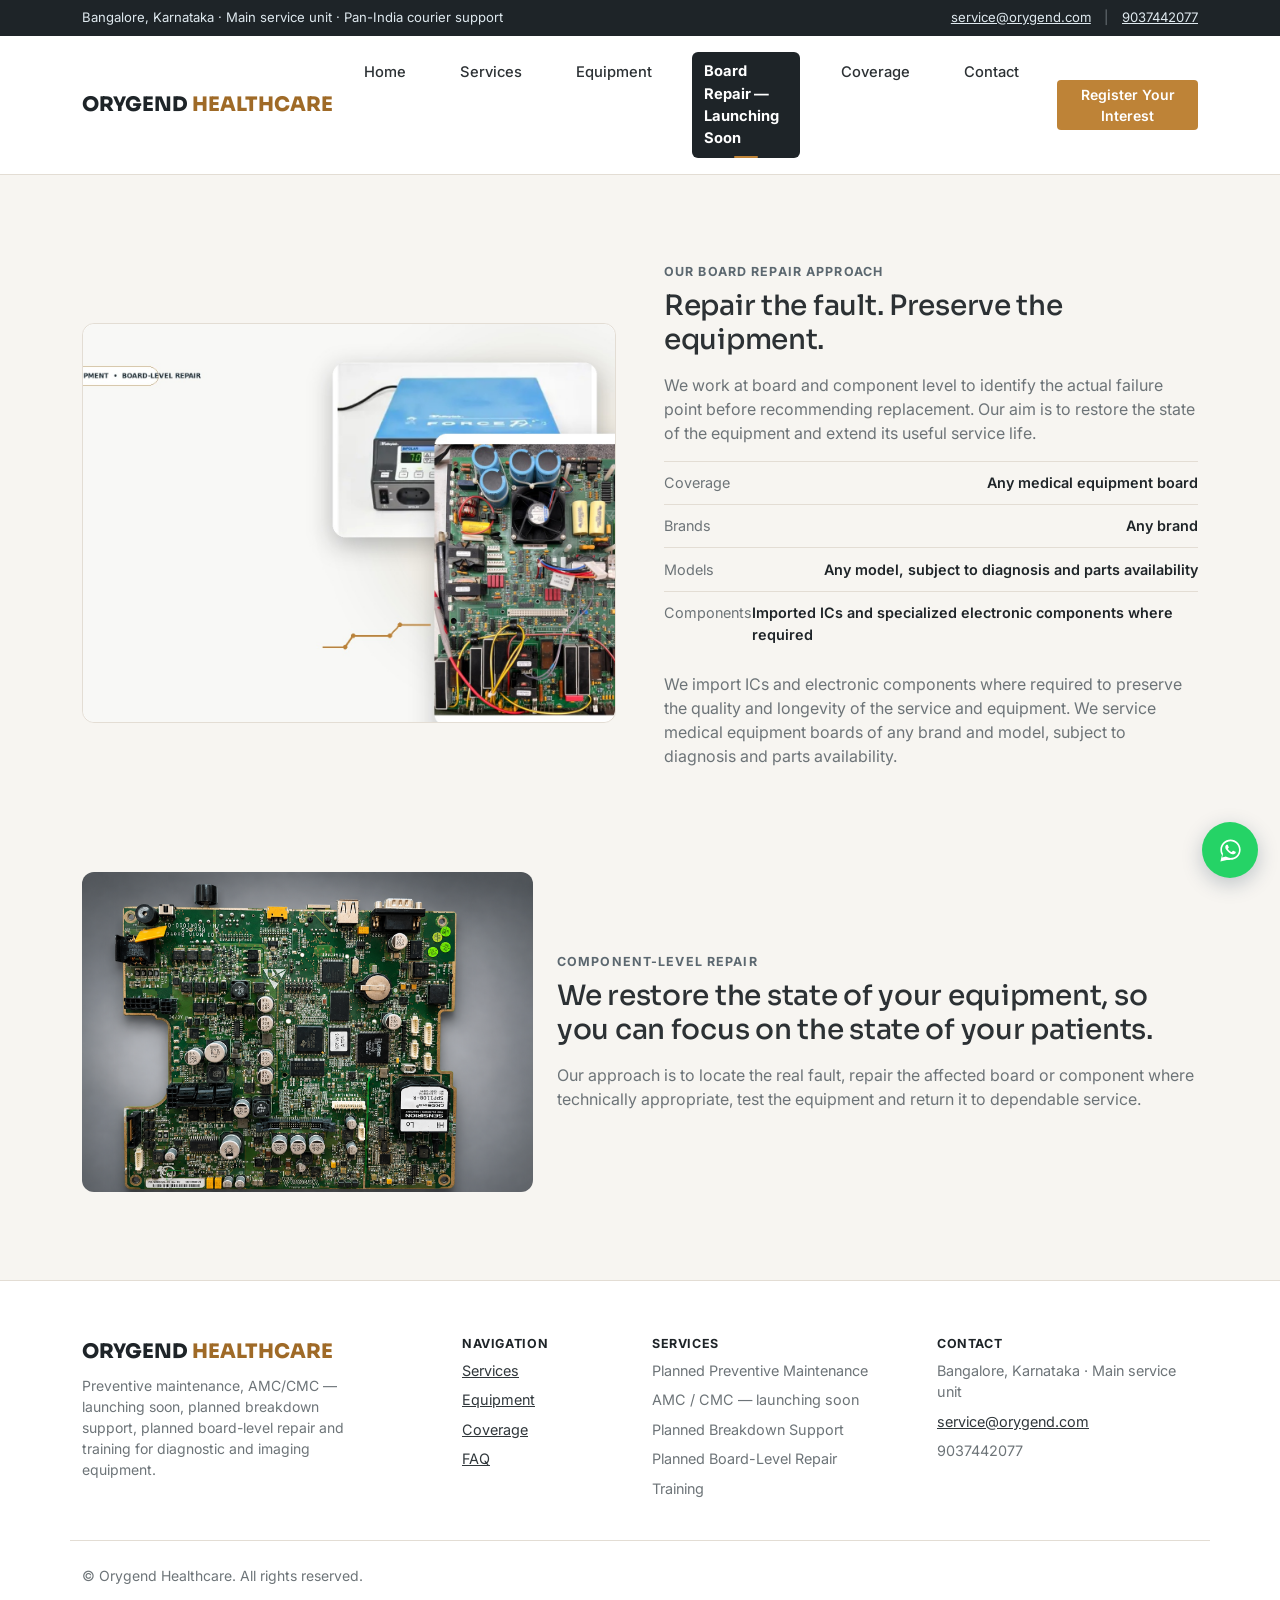
==== board-repair.html @ eb1b6e2b "Position site as professional pre-launch experience" ====
<!DOCTYPE html>
<html lang="en">
<head>
<meta charset="UTF-8">
<meta name="viewport" content="width=device-width, initial-scale=1.0">
<title>Medical Equipment Board Repair — Launching Soon | Orygend Healthcare</title>
<meta name="description" content="Component-level PCB and control-board troubleshooting and repair for biomedical and medical equipment, helping hospitals reduce downtime and replacement costs.">
<link rel="preconnect" href="https://fonts.googleapis.com">
<link rel="preconnect" href="https://fonts.gstatic.com" crossorigin>
<link href="https://fonts.googleapis.com/css2?family=Sora:wght@500;600;700;800&family=Inter:wght@400;500;600;700&display=swap" rel="stylesheet">
<link href="https://cdnjs.cloudflare.com/ajax/libs/bootstrap/5.3.3/css/bootstrap.min.css" rel="stylesheet">
<style>
  :root{
    --bg:#f7f5f1;
    --surface:#ffffff;
    --surface-2:#f2eee8;
    --border:#e3ddd4;
    --navy:#1e2428;
    --navy-2:#30373b;
    --blue:#5c6870;
    --amber:#be8337;
    --amber-dark:#9f6a27;
    --teal:#5b746f;
    --text:#2c3134;
    --muted:#6d7478;
  }
  body{background:var(--bg);color:var(--text);font-family:'Inter',sans-serif;}
  h1,h2,h3,.display-font{font-family:'Sora',sans-serif;font-weight:700;letter-spacing:-0.01em;color:var(--navy);}
  .eyebrow{font-family:'Inter',sans-serif;font-weight:700;font-size:.78rem;letter-spacing:.09em;text-transform:uppercase;color:var(--blue);}
  a{color:var(--navy-2);}
  a:hover{color:var(--amber-dark);}
  .text-muted-c{color:var(--muted) !important;}

  /* top info bar */
  .info-bar{background:var(--navy);color:#dfe9ef;font-size:.82rem;padding:.5rem 0;}
  .info-bar a{color:#dfe9ef;}
  .info-bar .sep{opacity:.4;margin:0 .6rem;}

  /* navbar */
  .navbar{background:var(--surface);border-bottom:1px solid var(--border);}
  .navbar-brand{font-family:'Sora',sans-serif;font-weight:800;color:var(--navy) !important;font-size:1.25rem;}
  .navbar-brand span{color:var(--amber-dark);}
  .nav-link{color:var(--text) !important;font-size:.92rem;font-weight:500;}
  .nav-link:hover{color:var(--blue) !important;} .nav-link.active{color:var(--text)!important;font-weight:500!important;}
  .btn-amber{background:var(--amber);border:none;color:#fff;font-weight:600;}
  .btn-amber:hover{background:var(--amber-dark);color:#fff;}
  .btn-outline-navy{border:1px solid var(--border);color:var(--navy);font-weight:500;}
  .btn-outline-navy:hover{border-color:var(--blue);color:var(--blue);}

  /* hero */
  .hero{padding:4.5rem 0 4.5rem;background:linear-gradient(180deg,#fff 0%,#fbfaf8 100%);border-bottom:1px solid var(--border);}
  .hero h1{font-size:clamp(2.2rem,4.8vw,4rem);line-height:1.08;letter-spacing:-.035em;}
  .hero h1 em{font-style:normal;color:var(--amber);}
  .hero-badge{display:inline-flex;align-items:center;gap:.5rem;background:#f7f0e7;border:1px solid #ead9c3;padding:.42rem .9rem;border-radius:50rem;font-size:.76rem;color:var(--navy);font-weight:700;margin-bottom:1.35rem;letter-spacing:.02em;}
  .hero-badge .dot{width:7px;height:7px;border-radius:50%;background:var(--amber);}
  .hero-copy{padding-right:2rem;}
  .hero-media{position:relative;min-height:520px;display:flex;align-items:center;}
  .hero-media img{width:100%;height:auto;border-radius:18px;box-shadow:0 24px 60px rgba(30,36,40,.14);border:1px solid rgba(190,131,55,.24);}
  .hero-media::after{content:'';position:absolute;right:-14px;bottom:-14px;width:110px;height:110px;border-right:2px solid var(--amber);border-bottom:2px solid var(--amber);border-radius:0 0 18px 0;pointer-events:none;}
  .hero-proof{display:flex;gap:1.4rem;flex-wrap:wrap;margin-top:1.8rem;padding-top:1.3rem;border-top:1px solid var(--border);}
  .hero-proof div{font-size:.78rem;color:var(--muted);}
  .hero-proof strong{display:block;color:var(--navy);font-size:.9rem;margin-bottom:.15rem;}
  .hero-composite{padding:1.25rem 0 0;background:linear-gradient(180deg,#fff 0%,#f7f5f1 100%);border-bottom:0;}
  .hero-composite-frame{position:relative;max-width:1540px;margin:0 auto;overflow:hidden;border-radius:0 0 18px 18px;box-shadow:0 22px 55px rgba(30,36,40,.12);border:1px solid rgba(190,131,55,.2);}
  .hero-composite-frame img{display:block;width:100%;height:auto;}
  .hero-image-actions{position:absolute;left:4%;bottom:5.5%;display:flex;gap:.75rem;flex-wrap:wrap;}
  .hero-image-actions .btn-light{background:rgba(255,255,255,.94);border:1px solid rgba(30,36,40,.14);color:var(--navy);font-weight:600;}
  .hero-intro{padding:3.5rem 0;background:#fff;border-bottom:1px solid var(--border);}
  .hero-intro .hero-badge{margin-bottom:1rem;}
  .hero-intro h1{font-size:clamp(2rem,4vw,3.25rem);line-height:1.08;letter-spacing:-.035em;}
  .hero-intro h1 em{font-style:normal;color:var(--amber);}
  .hero-proof-panel{margin-top:0;padding:1.2rem 1.35rem;border:1px solid var(--border);border-radius:12px;background:var(--surface-2);gap:1rem;}
  .hero-proof-panel div{font-size:.76rem;}
  @media(max-width:767.98px){.hero-image-actions{left:5%;bottom:5%;}.hero-image-actions .btn{font-size:.78rem;padding:.55rem .8rem!important}.hero-intro{padding:2.5rem 0}.hero-proof-panel{margin-top:1rem}}

  /* trust strip */
  .trust-strip{background:var(--surface-2);border-bottom:1px solid var(--border);}
  .trust-item{display:flex;align-items:center;gap:.55rem;padding:1rem .5rem;justify-content:center;font-size:.85rem;color:var(--navy);font-weight:500;}
  .trust-item svg{flex:none;color:var(--teal);}

  .stat-strip{background:var(--navy);}
  .stat-strip .col{border-left:1px solid rgba(255,255,255,.12);padding:2rem 1rem;text-align:center;}
  .stat-strip .col:first-child{border-left:none;}
  .stat-num{font-family:'Sora',sans-serif;font-weight:700;font-size:1.7rem;color:#fff;}
  .stat-lbl{font-size:.78rem;color:#b9cbd8;margin-top:.3rem;letter-spacing:.03em;}

  .section{padding:5.5rem 0;}
  .section-head{max-width:660px;margin:0 auto 3.2rem;text-align:center;}
  .section-head p{color:var(--muted);}

  /* service cards */
  .svc-card{
    background:var(--surface);border:1px solid var(--border);border-radius:10px;height:100%;
    padding:1.9rem;transition:box-shadow .2s, transform .2s;
  }
  .svc-card:hover{box-shadow:0 10px 30px rgba(22,50,79,.08);transform:translateY(-2px);}
  .svc-card.featured{border-color:var(--amber);background:linear-gradient(180deg,#fff7ee,#ffffff);}
  .svc-icon{
    width:44px;height:44px;border-radius:8px;background:var(--surface-2);
    display:flex;align-items:center;justify-content:center;margin-bottom:1.1rem;color:var(--blue);
  }
  .featured .svc-icon{background:var(--amber);color:#fff;}
  .svc-tag{
    display:inline-block;font-size:.68rem;font-weight:700;letter-spacing:.06em;text-transform:uppercase;
    color:var(--amber-dark);background:#fdf0e2;padding:.2rem .55rem;border-radius:4px;margin-bottom:.8rem;
  }
  .svc-card h3{font-size:1.08rem;margin-bottom:.6rem;}
  .svc-card p{color:var(--muted);font-size:.92rem;margin-bottom:0;}

  /* showcase */
  .showcase{background:var(--surface-2);border-top:1px solid var(--border);border-bottom:1px solid var(--border);}
  .brand-chip{
    border:1px solid var(--border);background:var(--surface);color:var(--navy);
    padding:.45rem 1.05rem;font-size:.82rem;font-weight:500;border-radius:50rem;display:inline-block;margin:.25rem;
  }
  .equip-card{background:var(--surface);border:1px solid var(--border);border-radius:10px;height:100%;padding:1.7rem;}
  .equip-card .cat{color:var(--blue);font-size:.72rem;font-weight:700;letter-spacing:.06em;text-transform:uppercase;margin-bottom:.7rem;display:block;}
  .equip-card h3{font-size:1.02rem;margin-bottom:.5rem;}
  .equip-card p{color:var(--muted);font-size:.88rem;margin-bottom:.9rem;}
  .spec{
    font-size:.72rem;color:var(--navy);background:var(--surface-2);border:1px solid var(--border);
    padding:.22rem .55rem;border-radius:5px;display:inline-block;margin:.12rem;
  }

  /* spotlight */
  .spotlight-visual{
    aspect-ratio:4/3;border:1px solid var(--border);background:linear-gradient(160deg,var(--navy),var(--navy-2));
    border-radius:12px;display:flex;align-items:center;justify-content:center;
  }
  .spotlight-visual .chip{width:56%;aspect-ratio:1;border:2px solid var(--amber);border-radius:6px;position:relative;}
  .spotlight-visual .chip::before,.spotlight-visual .chip::after{content:'';position:absolute;background:var(--amber);}
  .spotlight-visual .chip::before{top:-14px;left:20%;width:2px;height:14px;}
  .spotlight-visual .chip::after{bottom:-14px;right:20%;width:2px;height:14px;}
  .spotlight-copy ul{list-style:none;padding:0;}
  .spotlight-copy li{padding:.65rem 0;border-top:1px solid var(--border);display:flex;justify-content:space-between;font-size:.9rem;}
  .spotlight-copy li span:first-child{color:var(--muted);}
  .spotlight-copy li span:last-child{font-weight:600;color:var(--navy);}

  /* testimonials */
  .testimonial{background:var(--surface);border:1px solid var(--border);border-radius:10px;padding:1.8rem;height:100%;}
  .testimonial .quote-mark{font-family:'Sora',sans-serif;font-size:2.2rem;color:var(--amber);line-height:1;display:block;margin-bottom:.4rem;}
  .testimonial p.body-text{color:var(--text);font-size:.93rem;margin-bottom:1.1rem;}
  .testimonial .who{font-size:.8rem;color:var(--muted);border-top:1px solid var(--border);padding-top:.85rem;}
  .testimonial .who strong{color:var(--navy);display:block;}
  
  /* process */
  .step{background:var(--surface);border:1px solid var(--border);border-radius:10px;padding:1.6rem;height:100%;}
  .step .idx{font-family:'Sora',sans-serif;font-weight:700;color:var(--amber-dark);font-size:.85rem;}

  /* coverage */
  .coverage{background:var(--surface-2);border-top:1px solid var(--border);border-bottom:1px solid var(--border);}
  .coverage-visual{
    aspect-ratio:4/3;border:1px solid var(--border);background:var(--surface);border-radius:12px;
    display:flex;align-items:center;justify-content:center;position:relative;
  }

  /* accordion */
  .accordion-item{background:var(--surface);border:1px solid var(--border);border-radius:8px !important;margin-bottom:.6rem;overflow:hidden;}
  .accordion-button{background:var(--surface);color:var(--navy);font-weight:600;box-shadow:none;padding:1.1rem 1.2rem;}
  .accordion-button:not(.collapsed){background:var(--surface-2);color:var(--blue);box-shadow:none;}
  .accordion-body{color:var(--muted);padding:0 1.2rem 1.1rem;font-size:.92rem;}

  /* quote form */
  .quote-section{background:var(--surface);border-top:1px solid var(--border);border-bottom:1px solid var(--border);}
  .form-control-c, select.form-control-c{
    background:var(--surface);border:1px solid var(--border);color:var(--text);
    padding:.7rem .9rem;border-radius:7px;
  }
  .form-control-c:focus, select.form-control-c:focus{
    border-color:var(--blue);box-shadow:0 0 0 .2rem rgba(31,111,139,.12);
  }
  .form-label-c{font-size:.8rem;color:var(--navy);margin-bottom:.4rem;font-weight:600;}
  .form-note{font-size:.78rem;color:var(--muted);margin-top:1rem;}

  .cta-section{
    background:linear-gradient(160deg,var(--navy),var(--navy-2));color:#fff;
  }
  .cta-section h2{color:#fff;}
  .cta-section .text-muted-c{color:#c3d3de !important;}

  footer{padding:3.5rem 0 6rem;background:var(--surface);border-top:1px solid var(--border);}
  footer h6{color:var(--navy);font-weight:700;font-size:.78rem;letter-spacing:.05em;text-transform:uppercase;}
  footer ul{list-style:none;padding:0;}
  footer li{margin-bottom:.5rem;font-size:.9rem;color:var(--muted);}
  
  .float-whatsapp{
    position:fixed;bottom:22px;right:22px;z-index:1000;
    background:#25D366;color:#fff;width:56px;height:56px;border-radius:50%;
    display:flex;align-items:center;justify-content:center;
    box-shadow:0 6px 20px rgba(22,50,79,.25);
    transition:transform .2s;
  }
  .float-whatsapp:hover{transform:scale(1.07);color:#fff;}
  .float-whatsapp svg{width:27px;height:27px;}

  @media (max-width:767px){
    .float-whatsapp{bottom:16px;right:16px;width:50px;height:50px;}
    .info-bar{display:none;}
  }
</style>

<style>
.coverage-badge{position:absolute;left:18px;bottom:18px;background:rgba(20,31,43,.94);color:#fff;padding:12px 16px;border-left:3px solid #be8337;border-radius:10px;box-shadow:0 10px 24px rgba(0,0,0,.18)}
.coverage-badge span{display:block;font-weight:800;letter-spacing:.08em;font-size:.78rem;color:#be8337}
.coverage-badge small{display:block;margin-top:2px;font-size:.82rem}
</style>


<style id="nav-active-final">
.navbar .nav-link.active,
.navbar .nav-link.active:hover,
.navbar .nav-link.active:focus,
.navbar .nav-link.active:focus-visible {
  background: transparent !important;
  background-color: transparent !important;
  color: var(--text) !important;
  border: 0 !important;
  border-color: transparent !important;
  border-radius: 0 !important;
  box-shadow: none !important;
  outline: none !important;
  text-shadow: none !important;
  font-weight: 500 !important;
}
.navbar .nav-link.active::before { content: none !important; display: none !important; }
.navbar .nav-link.active::after {
  content: "" !important;
  display: block !important;
  position: absolute !important;
  left: 50% !important;
  bottom: 0 !important;
  top: auto !important;
  right: auto !important;
  width: 24px !important;
  height: 2px !important;
  margin: 0 !important;
  padding: 0 !important;
  transform: translateX(-50%) !important;
  background: var(--amber) !important;
  border: 0 !important;
  border-radius: 2px !important;
  box-shadow: none !important;
}
@media (max-width: 991.98px) {
  .navbar .nav-link.active::after {
    left: 0 !important;
    bottom: 0 !important;
    top: auto !important;
    width: 24px !important;
    height: 2px !important;
    transform: none !important;
  }
}
</style>
<style id="nav-active-highlight">
.navbar .nav-link{position:relative;margin:0 .12rem;padding:.55rem .75rem !important;border:1px solid transparent;border-radius:7px;transition:background-color .2s ease,color .2s ease,border-color .2s ease,box-shadow .2s ease;}
.navbar .nav-link:hover{background:#f7f0e7;color:var(--amber-dark) !important;border-color:#ead9c3;}
.navbar .nav-link.active{background:#f7f0e7;color:var(--amber-dark) !important;border-color:#ead9c3;font-weight:700;box-shadow:inset 0 -2px 0 var(--amber);}
.navbar .nav-link.active::after{content:'';position:absolute;left:50%;bottom:3px;width:18px;height:2px;transform:translateX(-50%);background:var(--amber);border-radius:2px;}
@media(max-width:991.98px){.navbar .nav-link{margin:.12rem 0;}.navbar .nav-link.active::after{left:.75rem;transform:none;width:18px;}}
</style>
<style id="active-nav-v2">
.navbar .nav-link.active{background:var(--navy) !important;color:#fff !important;border-radius:6px !important;font-weight:700 !important;}
.navbar .nav-link.active:hover{background:var(--navy-2) !important;color:#fff !important;}
</style>
<link rel="canonical" href="https://orygend.com/board-repair.html">
<meta name="robots" content="index, follow, max-image-preview:large, max-snippet:-1, max-video-preview:-1">
<meta property="og:type" content="website">
<meta property="og:title" content="Medical Equipment Board Repair — Launching Soon | Orygend Healthcare">
<meta property="og:description" content="Component-level PCB and control-board troubleshooting and repair for biomedical and medical equipment, helping hospitals reduce downtime and replacement costs.">
<meta property="og:url" content="https://orygend.com/board-repair.html">
<meta property="og:site_name" content="Orygend Healthcare">
<meta name="twitter:card" content="summary">
<meta name="twitter:title" content="Medical Equipment Board Repair — Launching Soon | Orygend Healthcare">
<meta name="twitter:description" content="Component-level PCB and control-board troubleshooting and repair for biomedical and medical equipment, helping hospitals reduce downtime and replacement costs.">
<script type="application/ld+json">{"@context":"https://schema.org","@type":"Organization","name":"Orygend Healthcare","url":"https://orygend.com/","email":"service@orygend.com","telephone":"+91-9037442077","areaServed":"IN","description":"Component-level PCB and control-board troubleshooting and repair for biomedical and medical equipment, helping hospitals reduce downtime and replacement costs."}</script>

<style>
.prelaunch-notice{background:#f7f0e7;border-bottom:1px solid #ead9c3;color:#30373b;font-size:.84rem;padding:.7rem 0}.prelaunch-notice .container{display:flex;align-items:center;justify-content:center;gap:.55rem;text-align:center}.prelaunch-dot{width:7px;height:7px;flex:0 0 7px;border-radius:50%;background:#be8337;display:inline-block}.prelaunch-notice strong{color:#1e2428}@media(max-width:575.98px){.prelaunch-notice{font-size:.78rem}.prelaunch-notice .container{padding-left:1rem;padding-right:1rem}}
</style>
</head>
<body>
<div class="info-bar">
  <div class="container d-flex justify-content-center justify-content-md-between flex-wrap">
    <div class="d-none d-md-block">Bangalore, Karnataka &middot; Main service unit &middot; Pan-India courier support</div>
    <div>
      <a href="mailto:service@orygend.com">service@orygend.com</a>
      <span class="sep">|</span>
      <a href="tel:+919037442077">9037442077</a>
    </div>
  </div>
</div>

<nav class="navbar navbar-expand-lg sticky-top py-3">
  <div class="container">
    <a class="navbar-brand" href="index.html">ORYGEND <span>HEALTHCARE</span></a>
    <button class="navbar-toggler" type="button" data-bs-toggle="collapse" data-bs-target="#navMenu" aria-controls="navMenu" aria-expanded="false" aria-label="Toggle navigation">
      <span class="navbar-toggler-icon"></span>
    </button>
    <div class="collapse navbar-collapse" id="navMenu">
      <ul class="navbar-nav ms-auto me-4 gap-lg-4">
        <li class="nav-item"><a class="nav-link" href="index.html">Home</a></li>
        <li class="nav-item"><a class="nav-link" href="services.html">Services</a></li>
        <li class="nav-item"><a class="nav-link" href="equipment.html">Equipment</a></li>
        <li class="nav-item"><a class="nav-link active" href="board-repair.html">Board Repair — Launching Soon</a></li>
        <li class="nav-item"><a class="nav-link" href="coverage.html">Coverage</a></li>
        
        <li class="nav-item"><a class="nav-link" href="contact.html">Contact</a></li>
      </ul>
      <a href="contact.html" class="btn btn-amber btn-sm">Register Your Interest</a>
    </div>
  </div>
</nav>



<section class="section pb-0">
  <div class="container">
    <div class="row align-items-center g-5">
      <div class="col-md-6">
        <div class="spotlight-visual" style="padding:0;overflow:hidden;background:#fff;">
          <img src="assets/hero-force-fx-repair.jpg" alt="Force FX unit and circuit board repair" style="width:100%;height:100%;object-fit:cover;border-radius:12px;">
        </div>
      </div>
      <div class="col-md-6 spotlight-copy">
        <div class="eyebrow mb-2">Our board repair approach</div>
        <h2 class="h3 mb-3">Repair the fault. Preserve the equipment.</h2>
        <p class="text-muted-c">We work at board and component level to identify the actual failure point before recommending replacement. Our aim is to restore the state of the equipment and extend its useful service life.</p>
        <ul>
          <li><span>Coverage</span><span>Any medical equipment board</span></li>
          <li><span>Brands</span><span>Any brand</span></li>
          <li><span>Models</span><span>Any model, subject to diagnosis and parts availability</span></li>
          <li><span>Components</span><span>Imported ICs and specialized electronic components where required</span></li>
        </ul>
        <p class="text-muted-c mt-3">We import ICs and electronic components where required to preserve the quality and longevity of the service and equipment. We service medical equipment boards of any brand and model, subject to diagnosis and parts availability.</p>
      </div>
    </div>
  </div>
</section>

<section class="section">
  <div class="container">
    <div class="row align-items-center g-4">
      <div class="col-md-5">
        <img src="assets/board-repair-approach.png" alt="Medical equipment circuit board under professional repair" style="width:100%;height:320px;object-fit:cover;border-radius:12px;">
      </div>
      <div class="col-md-7">
        <div class="eyebrow mb-2">Component-level repair</div>
        <h2 class="h3 mb-3">We restore the state of your equipment, so you can focus on the state of your patients.</h2>
        <p class="text-muted-c mb-0">Our approach is to locate the real fault, repair the affected board or component where technically appropriate, test the equipment and return it to dependable service.</p>
      </div>
    </div>
  </div>
</section>

<footer>
  <div class="container">
    <div class="row gy-4 pb-4 mb-4" style="border-bottom:1px solid var(--border);">
      <div class="col-md-4">
        <div class="navbar-brand d-block mb-2">ORYGEND <span>HEALTHCARE</span></div>
        <p class="text-muted-c small" style="max-width:280px;">Preventive maintenance, AMC/CMC — launching soon, planned breakdown support, planned board-level repair and training for diagnostic and imaging equipment.</p>
      </div>
      <div class="col-6 col-md-2">
        <h6>Navigation</h6>
        <ul>
          <li><a href="services.html">Services</a></li>
          <li><a href="equipment.html">Equipment</a></li>
          <li><a href="coverage.html">Coverage</a></li>
          <li><a href="faq.html">FAQ</a></li>
        </ul>
      </div>
      <div class="col-6 col-md-3">
        <h6>Services</h6>
        <ul>
          <li>Planned Preventive Maintenance</li>
          <li>AMC / CMC — launching soon</li>
          <li>Planned Breakdown Support</li>
          <li>Planned Board-Level Repair</li>
          <li>Training</li>
        </ul>
      </div>
      <div class="col-6 col-md-3">
        <h6>Contact</h6>
        <ul>
          <li>Bangalore, Karnataka · Main service unit</li>
          <li><a href="mailto:service@orygend.com">service@orygend.com</a></li>
          <li>9037442077</li>
        </ul>
      </div>
    </div>
    <div class="d-flex justify-content-between flex-wrap gap-2 small text-muted-c">
      <span>&copy; Orygend Healthcare. All rights reserved.</span>
    </div>
  </div>
</footer>
<a href="https://wa.me/919037442077" class="float-whatsapp" aria-label="Chat on WhatsApp" title="Chat on WhatsApp">
  <svg viewBox="0 0 32 32" fill="currentColor"><path d="M16.001 3C9.373 3 4 8.373 4 15c0 2.386.7 4.607 1.907 6.473L4 29l7.72-1.867A11.94 11.94 0 0 0 16.001 27C22.628 27 28 21.627 28 15S22.628 3 16.001 3zm0 21.818a9.78 9.78 0 0 1-4.99-1.365l-.358-.213-4.583 1.108 1.127-4.47-.234-.367A9.77 9.77 0 0 1 5.909 15c0-5.57 4.522-10.09 10.092-10.09S26.093 9.43 26.093 15 21.572 24.818 16.001 24.818zm5.55-7.55c-.304-.152-1.797-.887-2.076-.988-.279-.101-.482-.152-.685.152-.203.304-.786.988-.964 1.19-.177.203-.355.228-.658.076-.304-.152-1.283-.473-2.444-1.51-.903-.806-1.513-1.8-1.69-2.104-.178-.304-.019-.468.133-.62.137-.136.304-.355.456-.532.152-.178.203-.304.304-.507.101-.203.05-.38-.025-.532-.076-.152-.685-1.652-.939-2.263-.247-.594-.499-.514-.685-.524-.177-.009-.38-.011-.583-.011-.203 0-.532.076-.81.38-.279.304-1.064 1.04-1.064 2.54 0 1.5 1.09 2.948 1.242 3.15.152.203 2.146 3.277 5.2 4.594.727.314 1.294.501 1.737.641.729.232 1.393.199 1.918.121.585-.087 1.797-.735 2.05-1.444.254-.71.254-1.317.178-1.444-.076-.127-.279-.203-.583-.355z"/></svg>
</a>
<script src="https://cdnjs.cloudflare.com/ajax/libs/bootstrap/5.3.3/js/bootstrap.bundle.min.js"></script>
<script id="nav-active-script">
document.addEventListener('DOMContentLoaded', function () {
  const current = (window.location.pathname.split('/').pop() || 'index.html').toLowerCase();
  document.querySelectorAll('.navbar .nav-link').forEach(function (link) {
    const href = (link.getAttribute('href') || '').split('#')[0].split('?')[0];
    const target = (href.split('/').pop() || 'index.html').toLowerCase();
    const isHome = (current === '' || current === 'index.html') && (target === '' || target === 'index.html');
    if (isHome || target === current) {
      link.classList.add('active');
      link.setAttribute('aria-current', 'page');
    }
  });
});
</script>
<script id="active-nav-script-v2">
document.addEventListener('DOMContentLoaded', function(){
  var page=(location.pathname.split('/').pop()||'index.html').toLowerCase();
  if(page==='') page='index.html';
  document.querySelectorAll('.navbar .nav-link').forEach(function(a){
    var h=(a.getAttribute('href')||'').split('#')[0].split('?')[0];
    var target=(h.split('/').pop()||'index.html').toLowerCase();
    if(target==='') target='index.html';
    if(target===page){a.classList.add('active');a.setAttribute('aria-current','page');}
    else {a.classList.remove('active');a.removeAttribute('aria-current');}
  });
});
</script>
</body>
</html>
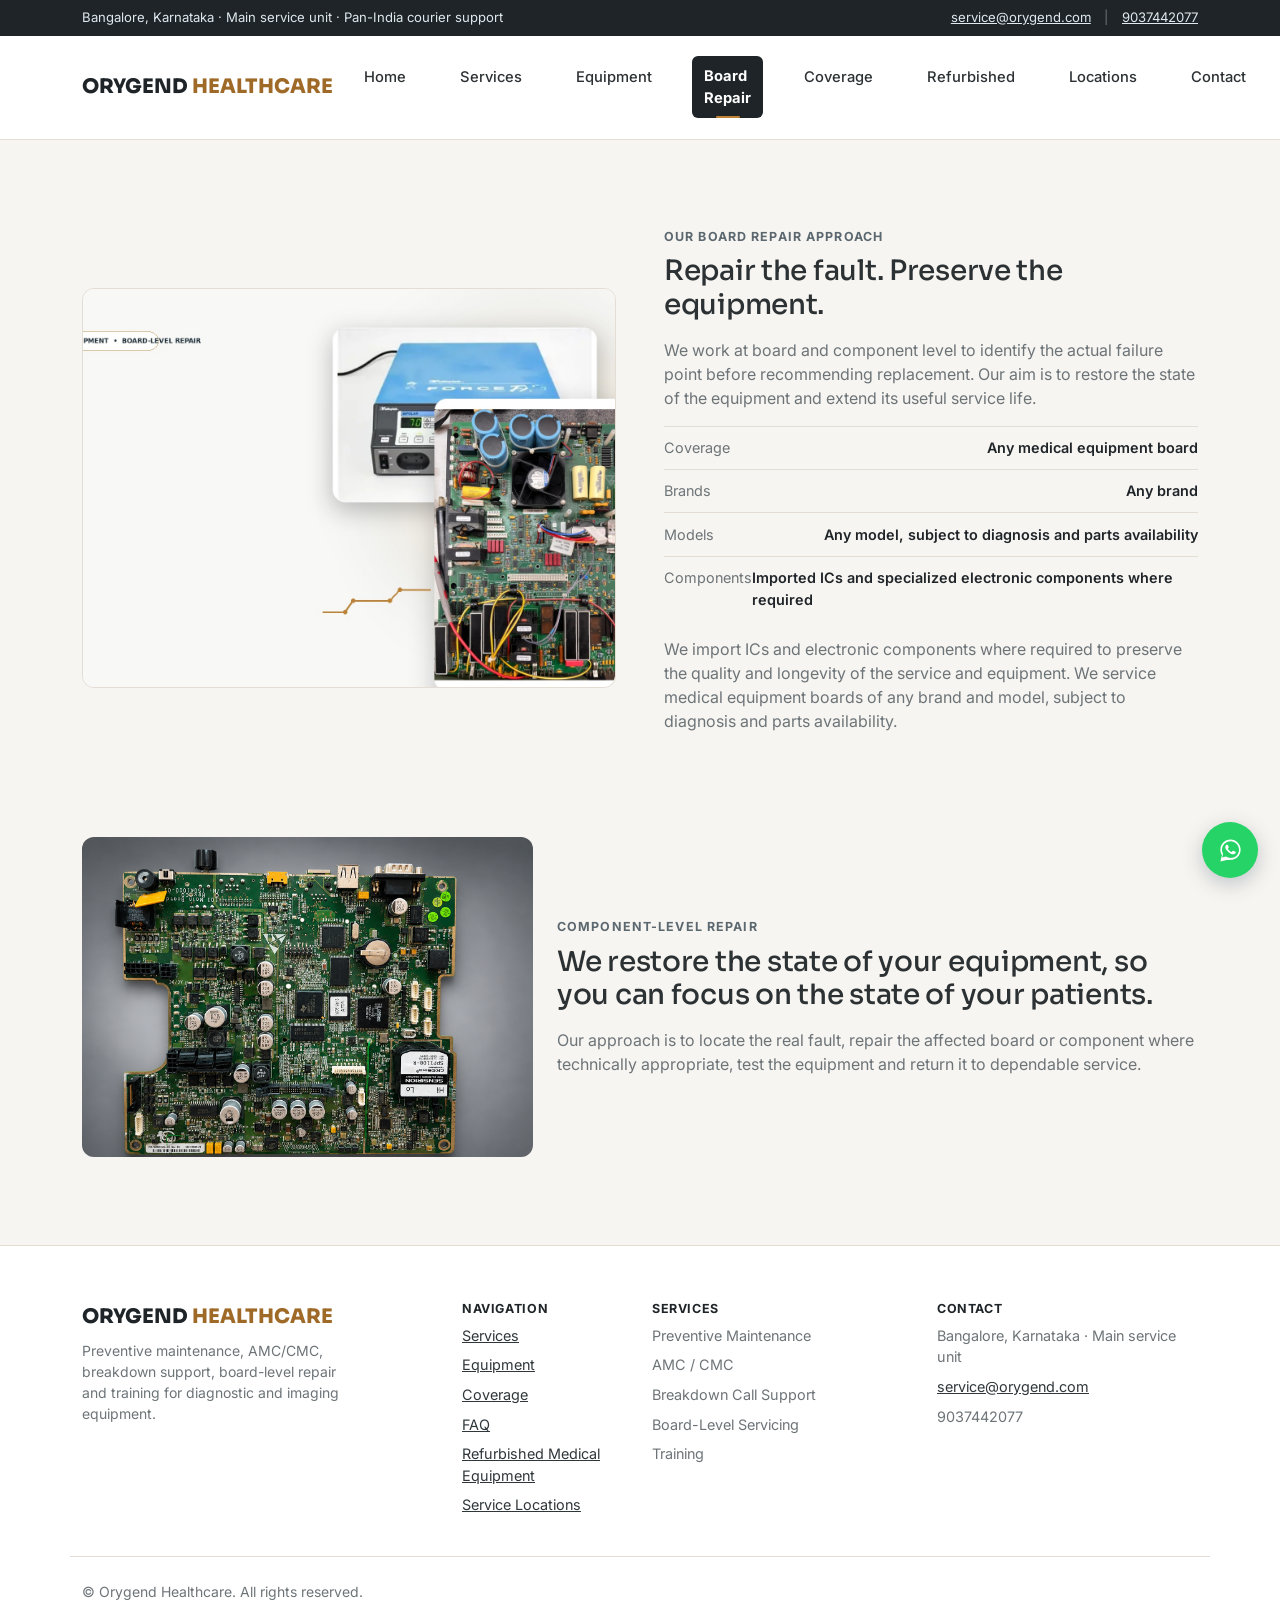
==== commit 2b449008: "SEO: improve metadata and internal navigation" ====
--- a/board-repair.html
+++ b/board-repair.html
@@ -3,8 +3,8 @@
 <head>
 <meta charset="UTF-8">
 <meta name="viewport" content="width=device-width, initial-scale=1.0">
-<title>Medical Equipment Board Repair — Launching Soon | Orygend Healthcare</title>
-<meta name="description" content="Component-level PCB and control-board troubleshooting and repair for biomedical and medical equipment, helping hospitals reduce downtime and replacement costs.">
+<title>Medical Equipment Board Repair & PCB Service | Orygend Healthcare</title>
+<meta name="description" content="Component-level medical equipment board repair, PCB troubleshooting and electronic repair for biomedical equipment and hospital devices.">
 <link rel="preconnect" href="https://fonts.googleapis.com">
 <link rel="preconnect" href="https://fonts.gstatic.com" crossorigin>
 <link href="https://fonts.googleapis.com/css2?family=Sora:wght@500;600;700;800&family=Inter:wght@400;500;600;700&display=swap" rel="stylesheet">
@@ -266,18 +266,14 @@
 <link rel="canonical" href="https://orygend.com/board-repair.html">
 <meta name="robots" content="index, follow, max-image-preview:large, max-snippet:-1, max-video-preview:-1">
 <meta property="og:type" content="website">
-<meta property="og:title" content="Medical Equipment Board Repair — Launching Soon | Orygend Healthcare">
-<meta property="og:description" content="Component-level PCB and control-board troubleshooting and repair for biomedical and medical equipment, helping hospitals reduce downtime and replacement costs.">
+<meta property="og:title" content="Medical Equipment Board Repair & PCB Service | Orygend Healthcare">
+<meta property="og:description" content="Component-level medical equipment board repair, PCB troubleshooting and electronic repair for biomedical equipment and hospital devices.">
 <meta property="og:url" content="https://orygend.com/board-repair.html">
 <meta property="og:site_name" content="Orygend Healthcare">
 <meta name="twitter:card" content="summary">
-<meta name="twitter:title" content="Medical Equipment Board Repair — Launching Soon | Orygend Healthcare">
-<meta name="twitter:description" content="Component-level PCB and control-board troubleshooting and repair for biomedical and medical equipment, helping hospitals reduce downtime and replacement costs.">
-<script type="application/ld+json">{"@context":"https://schema.org","@type":"Organization","name":"Orygend Healthcare","url":"https://orygend.com/","email":"service@orygend.com","telephone":"+91-9037442077","areaServed":"IN","description":"Component-level PCB and control-board troubleshooting and repair for biomedical and medical equipment, helping hospitals reduce downtime and replacement costs."}</script>
-
-<style>
-.prelaunch-notice{background:#f7f0e7;border-bottom:1px solid #ead9c3;color:#30373b;font-size:.84rem;padding:.7rem 0}.prelaunch-notice .container{display:flex;align-items:center;justify-content:center;gap:.55rem;text-align:center}.prelaunch-dot{width:7px;height:7px;flex:0 0 7px;border-radius:50%;background:#be8337;display:inline-block}.prelaunch-notice strong{color:#1e2428}@media(max-width:575.98px){.prelaunch-notice{font-size:.78rem}.prelaunch-notice .container{padding-left:1rem;padding-right:1rem}}
-</style>
+<meta name="twitter:title" content="Medical Equipment Board Repair & PCB Service | Orygend Healthcare">
+<meta name="twitter:description" content="Component-level medical equipment board repair, PCB troubleshooting and electronic repair for biomedical equipment and hospital devices.">
+<script type="application/ld+json">{"@context":"https://schema.org","@type":"WebPage","name":"Medical Equipment Board Repair & PCB Service","url":"https://orygend.com/board-repair.html","isPartOf":{"@type":"WebSite","name":"Orygend Healthcare","url":"https://orygend.com/"},"publisher":{"@type":"Organization","name":"Orygend Healthcare","url":"https://orygend.com/"},"description":"Component-level medical equipment board repair, PCB troubleshooting and electronic repair for biomedical equipment and hospital devices."}</script>
 </head>
 <body>
 <div class="info-bar">
@@ -302,12 +298,12 @@
         <li class="nav-item"><a class="nav-link" href="index.html">Home</a></li>
         <li class="nav-item"><a class="nav-link" href="services.html">Services</a></li>
         <li class="nav-item"><a class="nav-link" href="equipment.html">Equipment</a></li>
-        <li class="nav-item"><a class="nav-link active" href="board-repair.html">Board Repair — Launching Soon</a></li>
-        <li class="nav-item"><a class="nav-link" href="coverage.html">Coverage</a></li>
+        <li class="nav-item"><a class="nav-link active" href="board-repair.html">Board Repair</a></li>
+        <li class="nav-item"><a class="nav-link" href="coverage.html">Coverage</a></li><li class="nav-item"><a class="nav-link" href="refurbished-medical-equipment.html">Refurbished</a></li><li class="nav-item"><a class="nav-link" href="locations.html">Locations</a></li>
         
         <li class="nav-item"><a class="nav-link" href="contact.html">Contact</a></li>
       </ul>
-      <a href="contact.html" class="btn btn-amber btn-sm">Register Your Interest</a>
+      <a href="contact.html" class="btn btn-amber btn-sm">Get a Free Quote</a>
     </div>
   </div>
 </nav>
@@ -358,7 +354,7 @@
     <div class="row gy-4 pb-4 mb-4" style="border-bottom:1px solid var(--border);">
       <div class="col-md-4">
         <div class="navbar-brand d-block mb-2">ORYGEND <span>HEALTHCARE</span></div>
-        <p class="text-muted-c small" style="max-width:280px;">Preventive maintenance, AMC/CMC — launching soon, planned breakdown support, planned board-level repair and training for diagnostic and imaging equipment.</p>
+        <p class="text-muted-c small" style="max-width:280px;">Preventive maintenance, AMC/CMC, breakdown support, board-level repair and training for diagnostic and imaging equipment.</p>
       </div>
       <div class="col-6 col-md-2">
         <h6>Navigation</h6>
@@ -367,15 +363,15 @@
           <li><a href="equipment.html">Equipment</a></li>
           <li><a href="coverage.html">Coverage</a></li>
           <li><a href="faq.html">FAQ</a></li>
-        </ul>
+        <li><a href="refurbished-medical-equipment.html">Refurbished Medical Equipment</a></li><li><a href="locations.html">Service Locations</a></li></ul>
       </div>
       <div class="col-6 col-md-3">
         <h6>Services</h6>
         <ul>
-          <li>Planned Preventive Maintenance</li>
-          <li>AMC / CMC — launching soon</li>
-          <li>Planned Breakdown Support</li>
-          <li>Planned Board-Level Repair</li>
+          <li>Preventive Maintenance</li>
+          <li>AMC / CMC</li>
+          <li>Breakdown Call Support</li>
+          <li>Board-Level Servicing</li>
           <li>Training</li>
         </ul>
       </div>
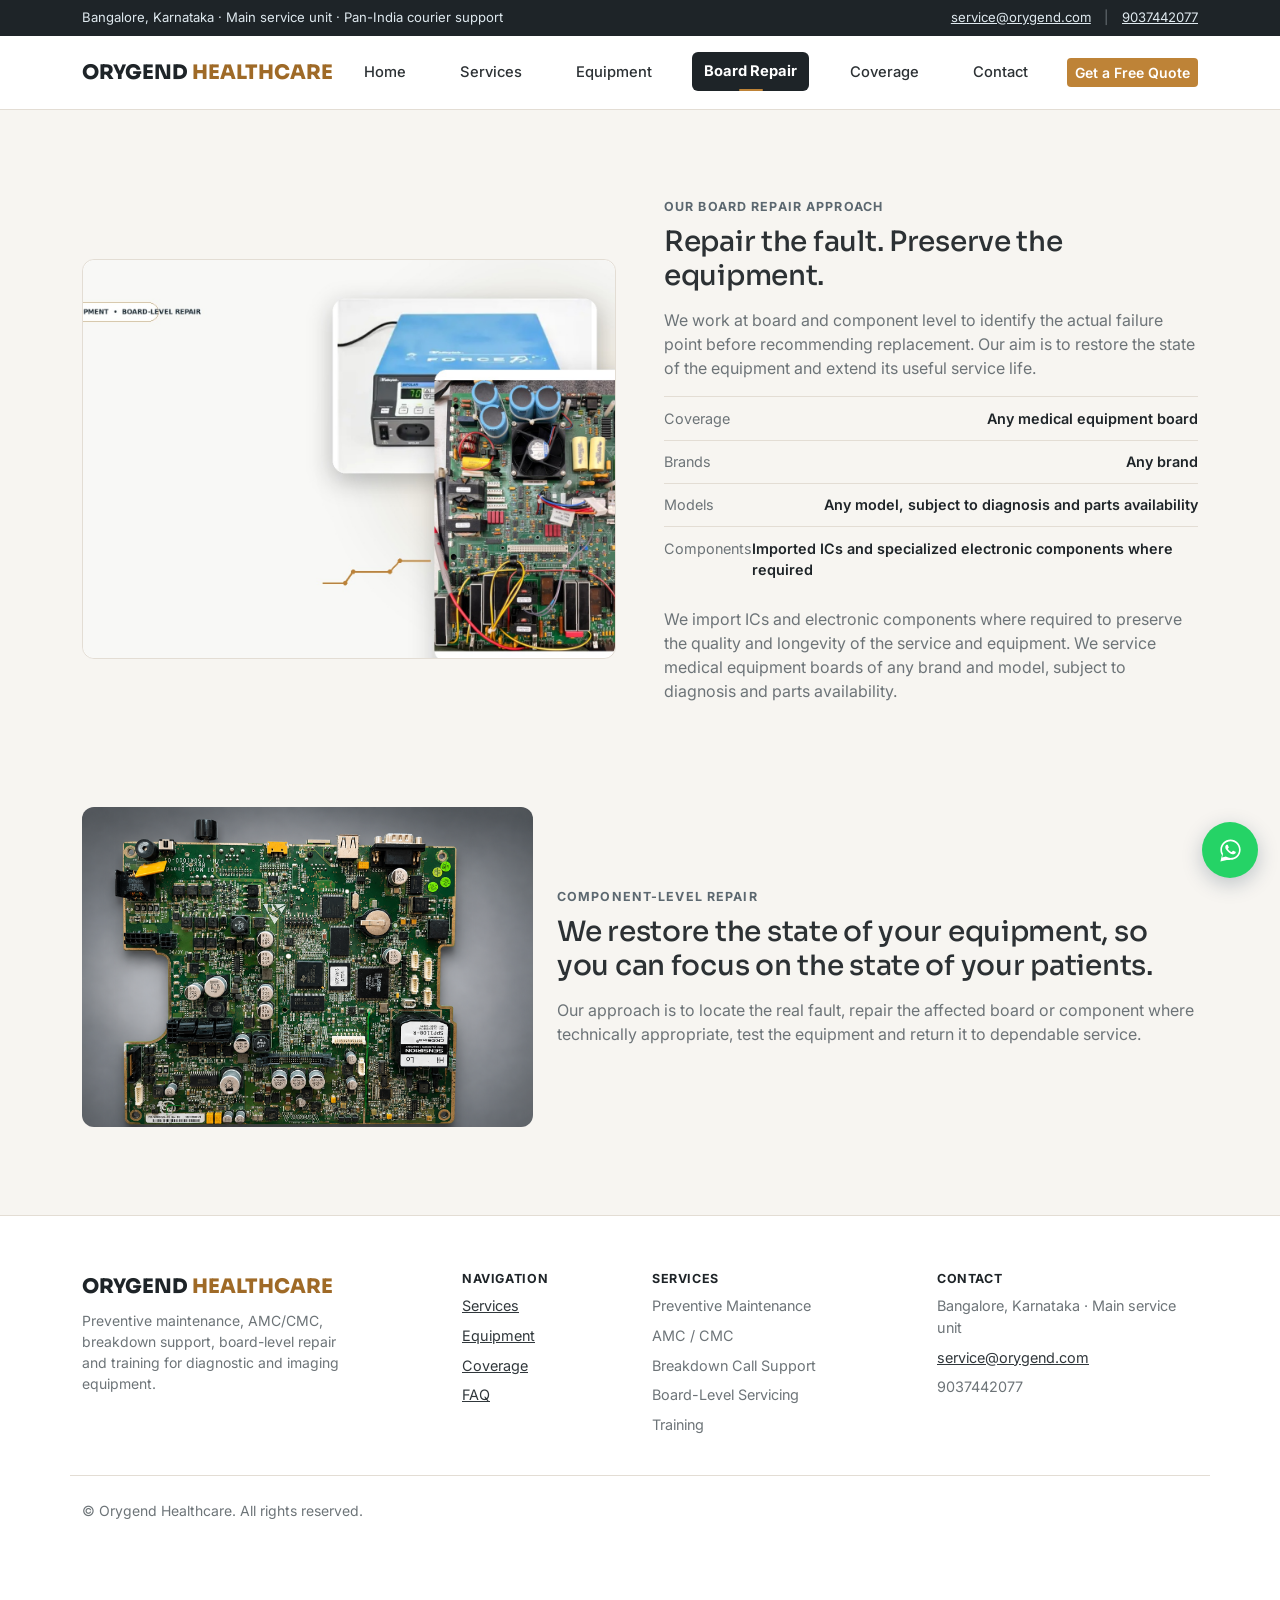
==== commit f0592b1f: "Restore pre-SEO version" ====
--- a/board-repair.html
+++ b/board-repair.html
@@ -3,8 +3,8 @@
 <head>
 <meta charset="UTF-8">
 <meta name="viewport" content="width=device-width, initial-scale=1.0">
-<title>Medical Equipment Board Repair & PCB Service | Orygend Healthcare</title>
-<meta name="description" content="Component-level medical equipment board repair, PCB troubleshooting and electronic repair for biomedical equipment and hospital devices.">
+<title>Medical Equipment Board Repair | Orygend Healthcare</title>
+<meta name="description" content="Component-level PCB and control-board troubleshooting and repair for biomedical and medical equipment, helping hospitals reduce downtime and replacement costs.">
 <link rel="preconnect" href="https://fonts.googleapis.com">
 <link rel="preconnect" href="https://fonts.gstatic.com" crossorigin>
 <link href="https://fonts.googleapis.com/css2?family=Sora:wght@500;600;700;800&family=Inter:wght@400;500;600;700&display=swap" rel="stylesheet">
@@ -266,14 +266,14 @@
 <link rel="canonical" href="https://orygend.com/board-repair.html">
 <meta name="robots" content="index, follow, max-image-preview:large, max-snippet:-1, max-video-preview:-1">
 <meta property="og:type" content="website">
-<meta property="og:title" content="Medical Equipment Board Repair & PCB Service | Orygend Healthcare">
-<meta property="og:description" content="Component-level medical equipment board repair, PCB troubleshooting and electronic repair for biomedical equipment and hospital devices.">
+<meta property="og:title" content="Medical Equipment Board Repair | Orygend Healthcare">
+<meta property="og:description" content="Component-level PCB and control-board troubleshooting and repair for biomedical and medical equipment, helping hospitals reduce downtime and replacement costs.">
 <meta property="og:url" content="https://orygend.com/board-repair.html">
 <meta property="og:site_name" content="Orygend Healthcare">
 <meta name="twitter:card" content="summary">
-<meta name="twitter:title" content="Medical Equipment Board Repair & PCB Service | Orygend Healthcare">
-<meta name="twitter:description" content="Component-level medical equipment board repair, PCB troubleshooting and electronic repair for biomedical equipment and hospital devices.">
-<script type="application/ld+json">{"@context":"https://schema.org","@type":"WebPage","name":"Medical Equipment Board Repair & PCB Service","url":"https://orygend.com/board-repair.html","isPartOf":{"@type":"WebSite","name":"Orygend Healthcare","url":"https://orygend.com/"},"publisher":{"@type":"Organization","name":"Orygend Healthcare","url":"https://orygend.com/"},"description":"Component-level medical equipment board repair, PCB troubleshooting and electronic repair for biomedical equipment and hospital devices."}</script>
+<meta name="twitter:title" content="Medical Equipment Board Repair | Orygend Healthcare">
+<meta name="twitter:description" content="Component-level PCB and control-board troubleshooting and repair for biomedical and medical equipment, helping hospitals reduce downtime and replacement costs.">
+<script type="application/ld+json">{"@context":"https://schema.org","@type":"Organization","name":"Orygend Healthcare","url":"https://orygend.com/","email":"service@orygend.com","telephone":"+91-9037442077","areaServed":"IN","description":"Component-level PCB and control-board troubleshooting and repair for biomedical and medical equipment, helping hospitals reduce downtime and replacement costs."}</script>
 </head>
 <body>
 <div class="info-bar">
@@ -299,7 +299,7 @@
         <li class="nav-item"><a class="nav-link" href="services.html">Services</a></li>
         <li class="nav-item"><a class="nav-link" href="equipment.html">Equipment</a></li>
         <li class="nav-item"><a class="nav-link active" href="board-repair.html">Board Repair</a></li>
-        <li class="nav-item"><a class="nav-link" href="coverage.html">Coverage</a></li><li class="nav-item"><a class="nav-link" href="refurbished-medical-equipment.html">Refurbished</a></li><li class="nav-item"><a class="nav-link" href="locations.html">Locations</a></li>
+        <li class="nav-item"><a class="nav-link" href="coverage.html">Coverage</a></li>
         
         <li class="nav-item"><a class="nav-link" href="contact.html">Contact</a></li>
       </ul>
@@ -363,7 +363,7 @@
           <li><a href="equipment.html">Equipment</a></li>
           <li><a href="coverage.html">Coverage</a></li>
           <li><a href="faq.html">FAQ</a></li>
-        <li><a href="refurbished-medical-equipment.html">Refurbished Medical Equipment</a></li><li><a href="locations.html">Service Locations</a></li></ul>
+        </ul>
       </div>
       <div class="col-6 col-md-3">
         <h6>Services</h6>
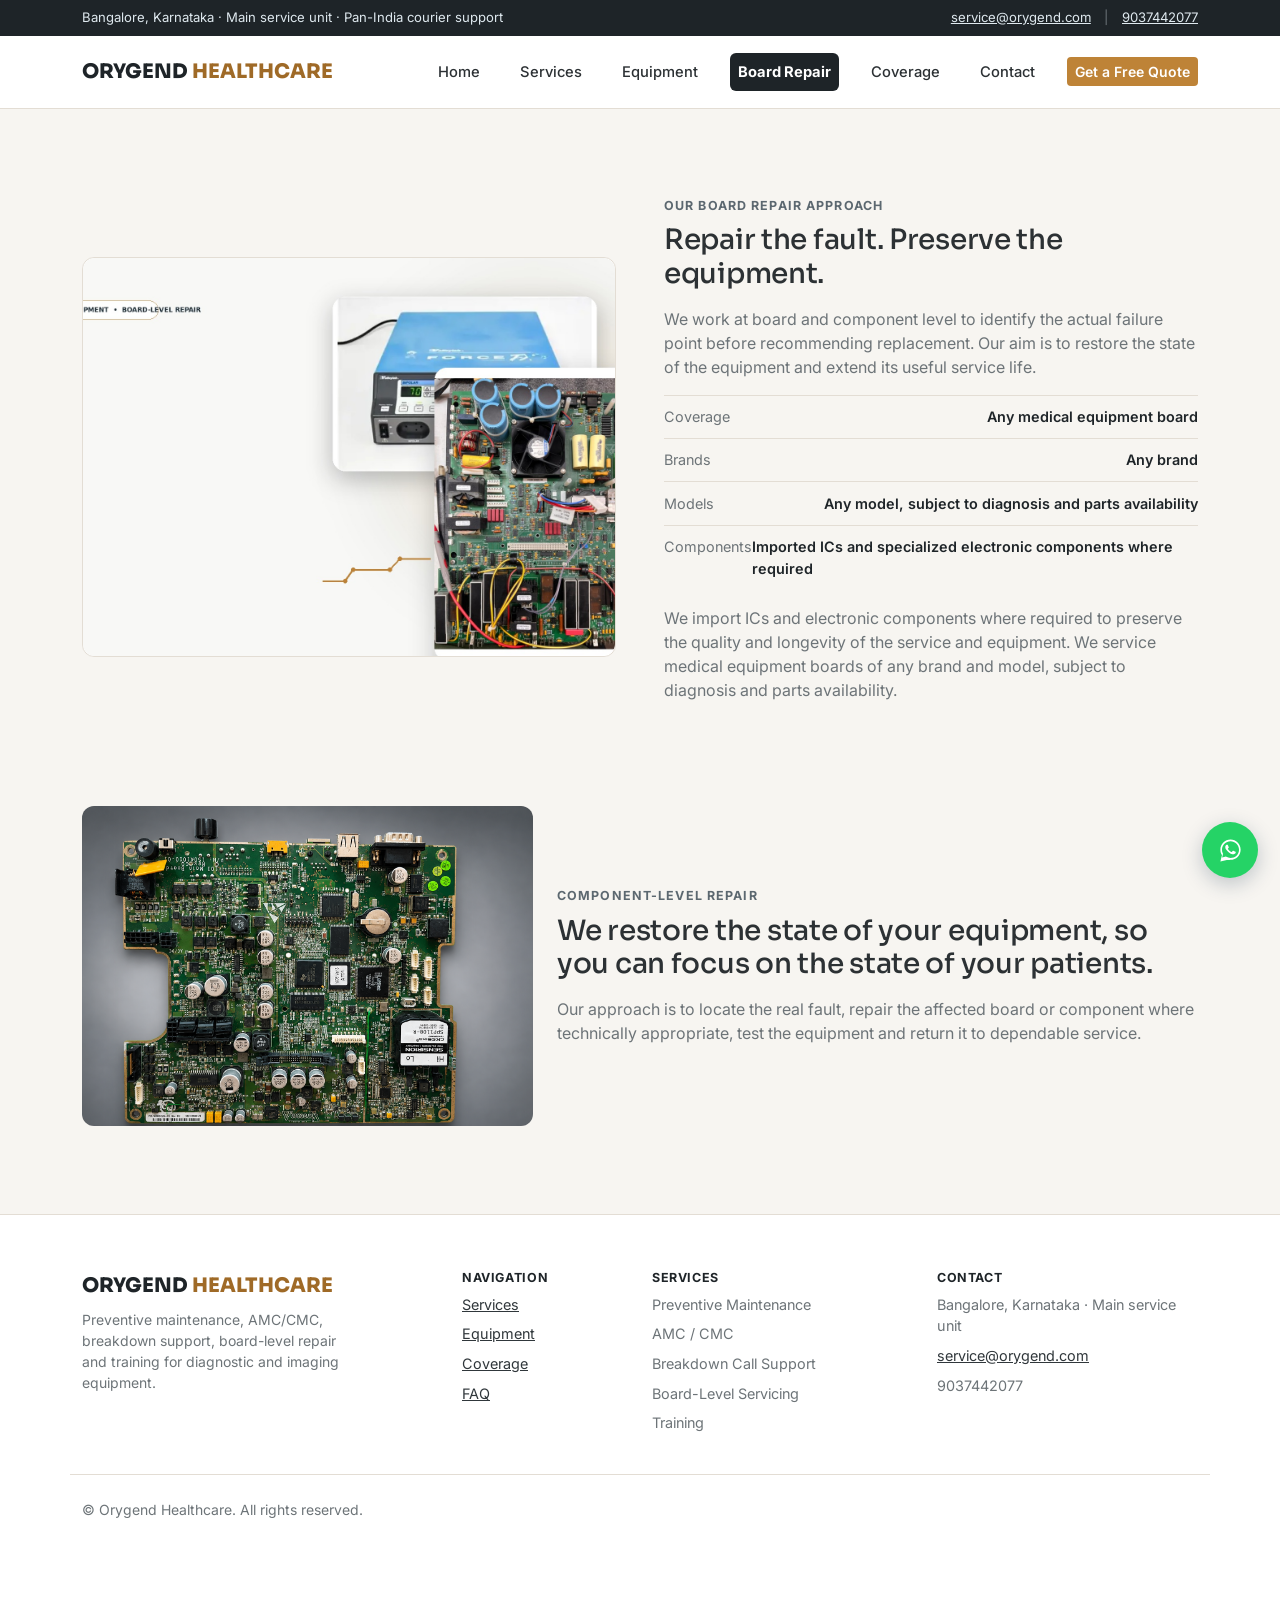
==== commit 5cb8ea7d: "Fix navigation active-state glitch" ====
--- a/board-repair.html
+++ b/board-repair.html
@@ -37,18 +37,7 @@
   .info-bar .sep{opacity:.4;margin:0 .6rem;}
 
   /* navbar */
-  .navbar{background:var(--surface);border-bottom:1px solid var(--border);}
-  .navbar-brand{font-family:'Sora',sans-serif;font-weight:800;color:var(--navy) !important;font-size:1.25rem;}
-  .navbar-brand span{color:var(--amber-dark);}
-  .nav-link{color:var(--text) !important;font-size:.92rem;font-weight:500;}
-  .nav-link:hover{color:var(--blue) !important;} .nav-link.active{color:var(--text)!important;font-weight:500!important;}
-  .btn-amber{background:var(--amber);border:none;color:#fff;font-weight:600;}
-  .btn-amber:hover{background:var(--amber-dark);color:#fff;}
-  .btn-outline-navy{border:1px solid var(--border);color:var(--navy);font-weight:500;}
-  .btn-outline-navy:hover{border-color:var(--blue);color:var(--blue);}
-
-  /* hero */
-  .hero{padding:4.5rem 0 4.5rem;background:linear-gradient(180deg,#fff 0%,#fbfaf8 100%);border-bottom:1px solid var(--border);}
+  .navbar{background:var(--surface);border-bottom:1px solid var(--border);}.navbar-brand{font-family:'Sora',sans-serif;font-weight:800;color:var(--navy) !important;font-size:1.25rem;}.navbar-brand span{color:var(--amber-dark);}.nav-link{color:var(--text) !important;font-size:.92rem;font-weight:500;}.nav-link:hover{color:var(--blue) !important;} .nav-link.active{color:var(--text)!important;font-weight:500!important;}.btn-amber{background:var(--amber);border:none;color:#fff;font-weight:600;}.hero{padding:4.5rem 0 4.5rem;background:linear-gradient(180deg,#fff 0%,#fbfaf8 100%);border-bottom:1px solid var(--border);}
   .hero h1{font-size:clamp(2.2rem,4.8vw,4rem);line-height:1.08;letter-spacing:-.035em;}
   .hero h1 em{font-style:normal;color:var(--amber);}
   .hero-badge{display:inline-flex;align-items:center;gap:.5rem;background:#f7f0e7;border:1px solid #ead9c3;padding:.42rem .9rem;border-radius:50rem;font-size:.76rem;color:var(--navy);font-weight:700;margin-bottom:1.35rem;letter-spacing:.02em;}
@@ -206,59 +195,6 @@
 </style>
 
 
-<style id="nav-active-final">
-.navbar .nav-link.active,
-.navbar .nav-link.active:hover,
-.navbar .nav-link.active:focus,
-.navbar .nav-link.active:focus-visible {
-  background: transparent !important;
-  background-color: transparent !important;
-  color: var(--text) !important;
-  border: 0 !important;
-  border-color: transparent !important;
-  border-radius: 0 !important;
-  box-shadow: none !important;
-  outline: none !important;
-  text-shadow: none !important;
-  font-weight: 500 !important;
-}
-.navbar .nav-link.active::before { content: none !important; display: none !important; }
-.navbar .nav-link.active::after {
-  content: "" !important;
-  display: block !important;
-  position: absolute !important;
-  left: 50% !important;
-  bottom: 0 !important;
-  top: auto !important;
-  right: auto !important;
-  width: 24px !important;
-  height: 2px !important;
-  margin: 0 !important;
-  padding: 0 !important;
-  transform: translateX(-50%) !important;
-  background: var(--amber) !important;
-  border: 0 !important;
-  border-radius: 2px !important;
-  box-shadow: none !important;
-}
-@media (max-width: 991.98px) {
-  .navbar .nav-link.active::after {
-    left: 0 !important;
-    bottom: 0 !important;
-    top: auto !important;
-    width: 24px !important;
-    height: 2px !important;
-    transform: none !important;
-  }
-}
-</style>
-<style id="nav-active-highlight">
-.navbar .nav-link{position:relative;margin:0 .12rem;padding:.55rem .75rem !important;border:1px solid transparent;border-radius:7px;transition:background-color .2s ease,color .2s ease,border-color .2s ease,box-shadow .2s ease;}
-.navbar .nav-link:hover{background:#f7f0e7;color:var(--amber-dark) !important;border-color:#ead9c3;}
-.navbar .nav-link.active{background:#f7f0e7;color:var(--amber-dark) !important;border-color:#ead9c3;font-weight:700;box-shadow:inset 0 -2px 0 var(--amber);}
-.navbar .nav-link.active::after{content:'';position:absolute;left:50%;bottom:3px;width:18px;height:2px;transform:translateX(-50%);background:var(--amber);border-radius:2px;}
-@media(max-width:991.98px){.navbar .nav-link{margin:.12rem 0;}.navbar .nav-link.active::after{left:.75rem;transform:none;width:18px;}}
-</style>
 <style id="active-nav-v2">
 .navbar .nav-link.active{background:var(--navy) !important;color:#fff !important;border-radius:6px !important;font-weight:700 !important;}
 .navbar .nav-link.active:hover{background:var(--navy-2) !important;color:#fff !important;}
@@ -298,7 +234,7 @@
         <li class="nav-item"><a class="nav-link" href="index.html">Home</a></li>
         <li class="nav-item"><a class="nav-link" href="services.html">Services</a></li>
         <li class="nav-item"><a class="nav-link" href="equipment.html">Equipment</a></li>
-        <li class="nav-item"><a class="nav-link active" href="board-repair.html">Board Repair</a></li>
+        <li class="nav-item"><a class="nav-link" href="board-repair.html">Board Repair</a></li>
         <li class="nav-item"><a class="nav-link" href="coverage.html">Coverage</a></li>
         
         <li class="nav-item"><a class="nav-link" href="contact.html">Contact</a></li>
@@ -403,6 +339,9 @@
     if (isHome || target === current) {
       link.classList.add('active');
       link.setAttribute('aria-current', 'page');
+    } else {
+      link.classList.remove('active');
+      link.removeAttribute('aria-current');
     }
   });
 });
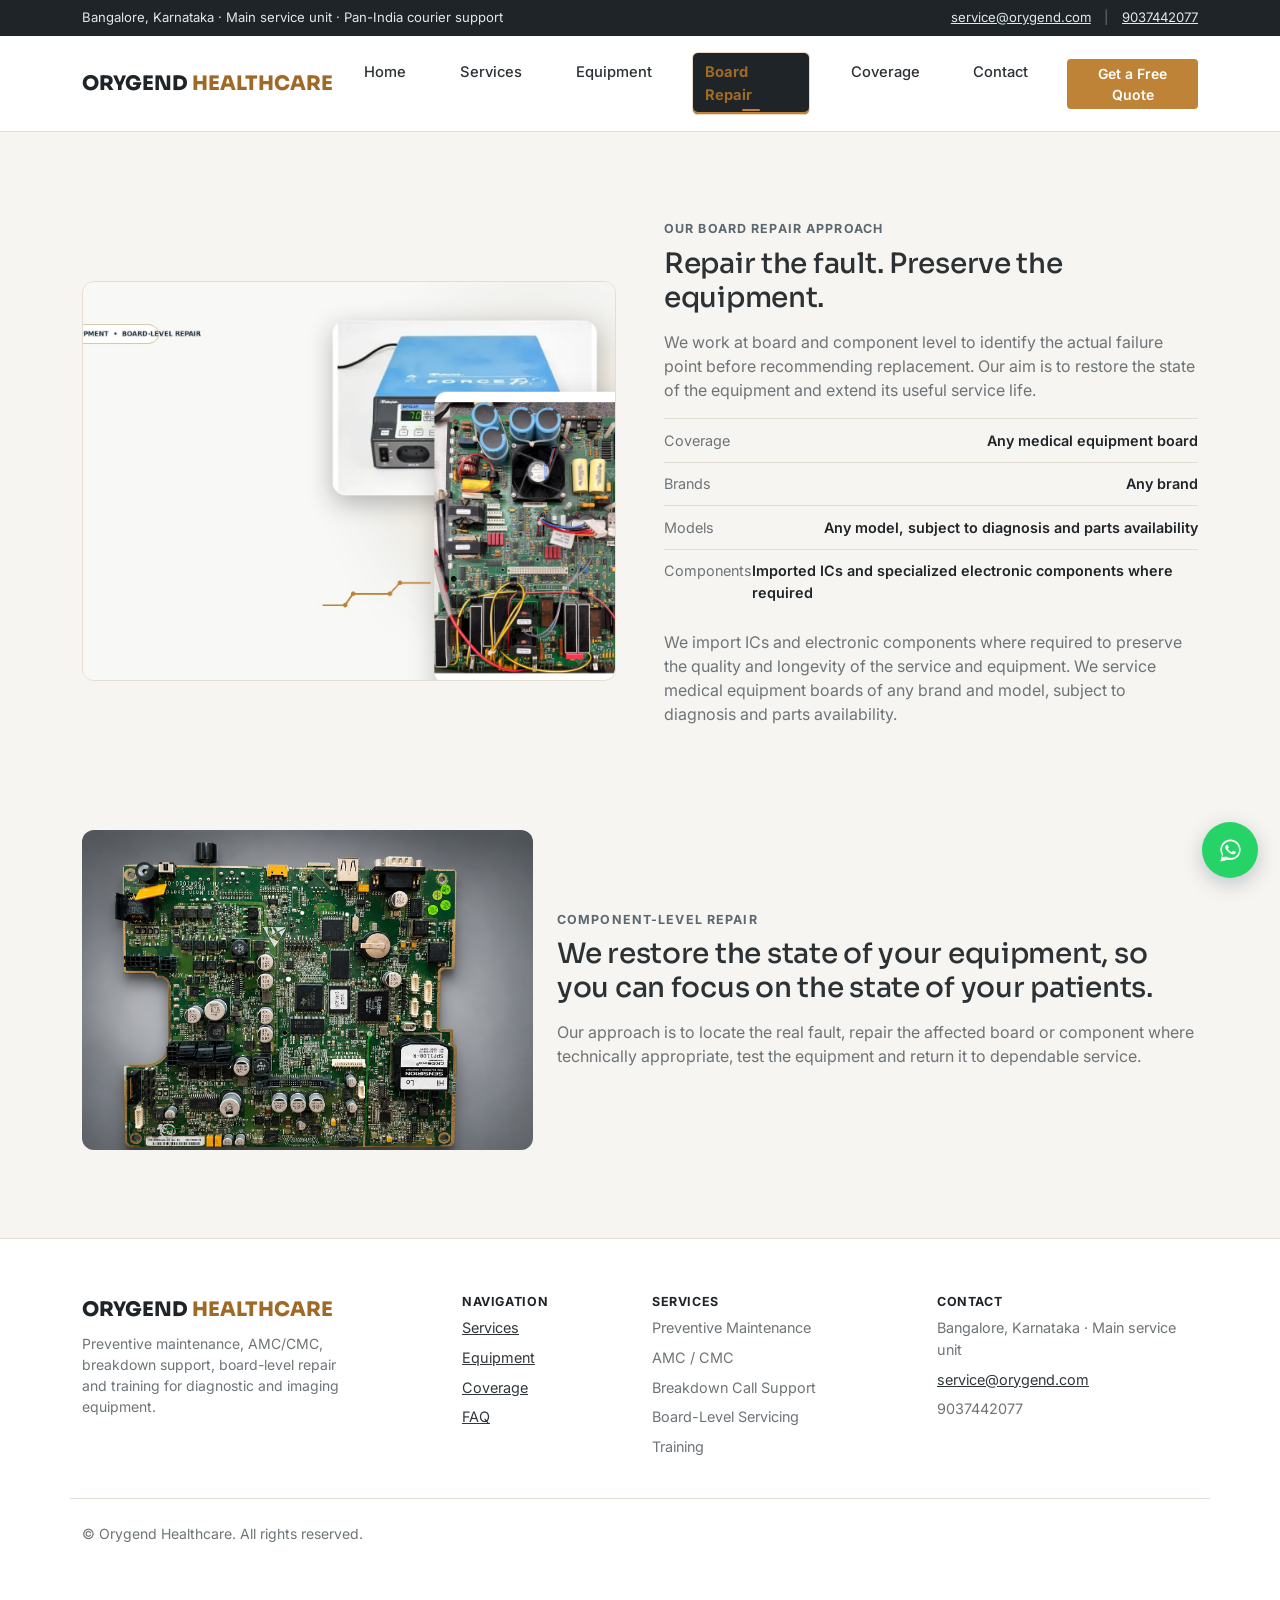
==== commit 265ba5ed: "Highlight current page in navigation [skip ci]" ====
--- a/board-repair.html
+++ b/board-repair.html
@@ -210,6 +210,13 @@
 <meta name="twitter:title" content="Medical Equipment Board Repair | Orygend Healthcare">
 <meta name="twitter:description" content="Component-level PCB and control-board troubleshooting and repair for biomedical and medical equipment, helping hospitals reduce downtime and replacement costs.">
 <script type="application/ld+json">{"@context":"https://schema.org","@type":"Organization","name":"Orygend Healthcare","url":"https://orygend.com/","email":"service@orygend.com","telephone":"+91-9037442077","areaServed":"IN","description":"Component-level PCB and control-board troubleshooting and repair for biomedical and medical equipment, helping hospitals reduce downtime and replacement costs."}</script>
+<style id="nav-active-highlight">
+.navbar .nav-link{position:relative;margin:0 .12rem;padding:.55rem .75rem !important;border:1px solid transparent;border-radius:7px;transition:background-color .2s ease,color .2s ease,border-color .2s ease,box-shadow .2s ease;}
+.navbar .nav-link:hover{background:#f7f0e7;color:var(--amber-dark) !important;border-color:#ead9c3;}
+.navbar .nav-link.active{background:#f7f0e7;color:var(--amber-dark) !important;border-color:#ead9c3;font-weight:700;box-shadow:inset 0 -2px 0 var(--amber);}
+.navbar .nav-link.active::after{content:'';position:absolute;left:50%;bottom:3px;width:18px;height:2px;transform:translateX(-50%);background:var(--amber);border-radius:2px;}
+@media(max-width:991.98px){.navbar .nav-link{margin:.12rem 0;}.navbar .nav-link.active::after{left:.75rem;transform:none;width:18px;}}
+</style>
 </head>
 <body>
 <div class="info-bar">
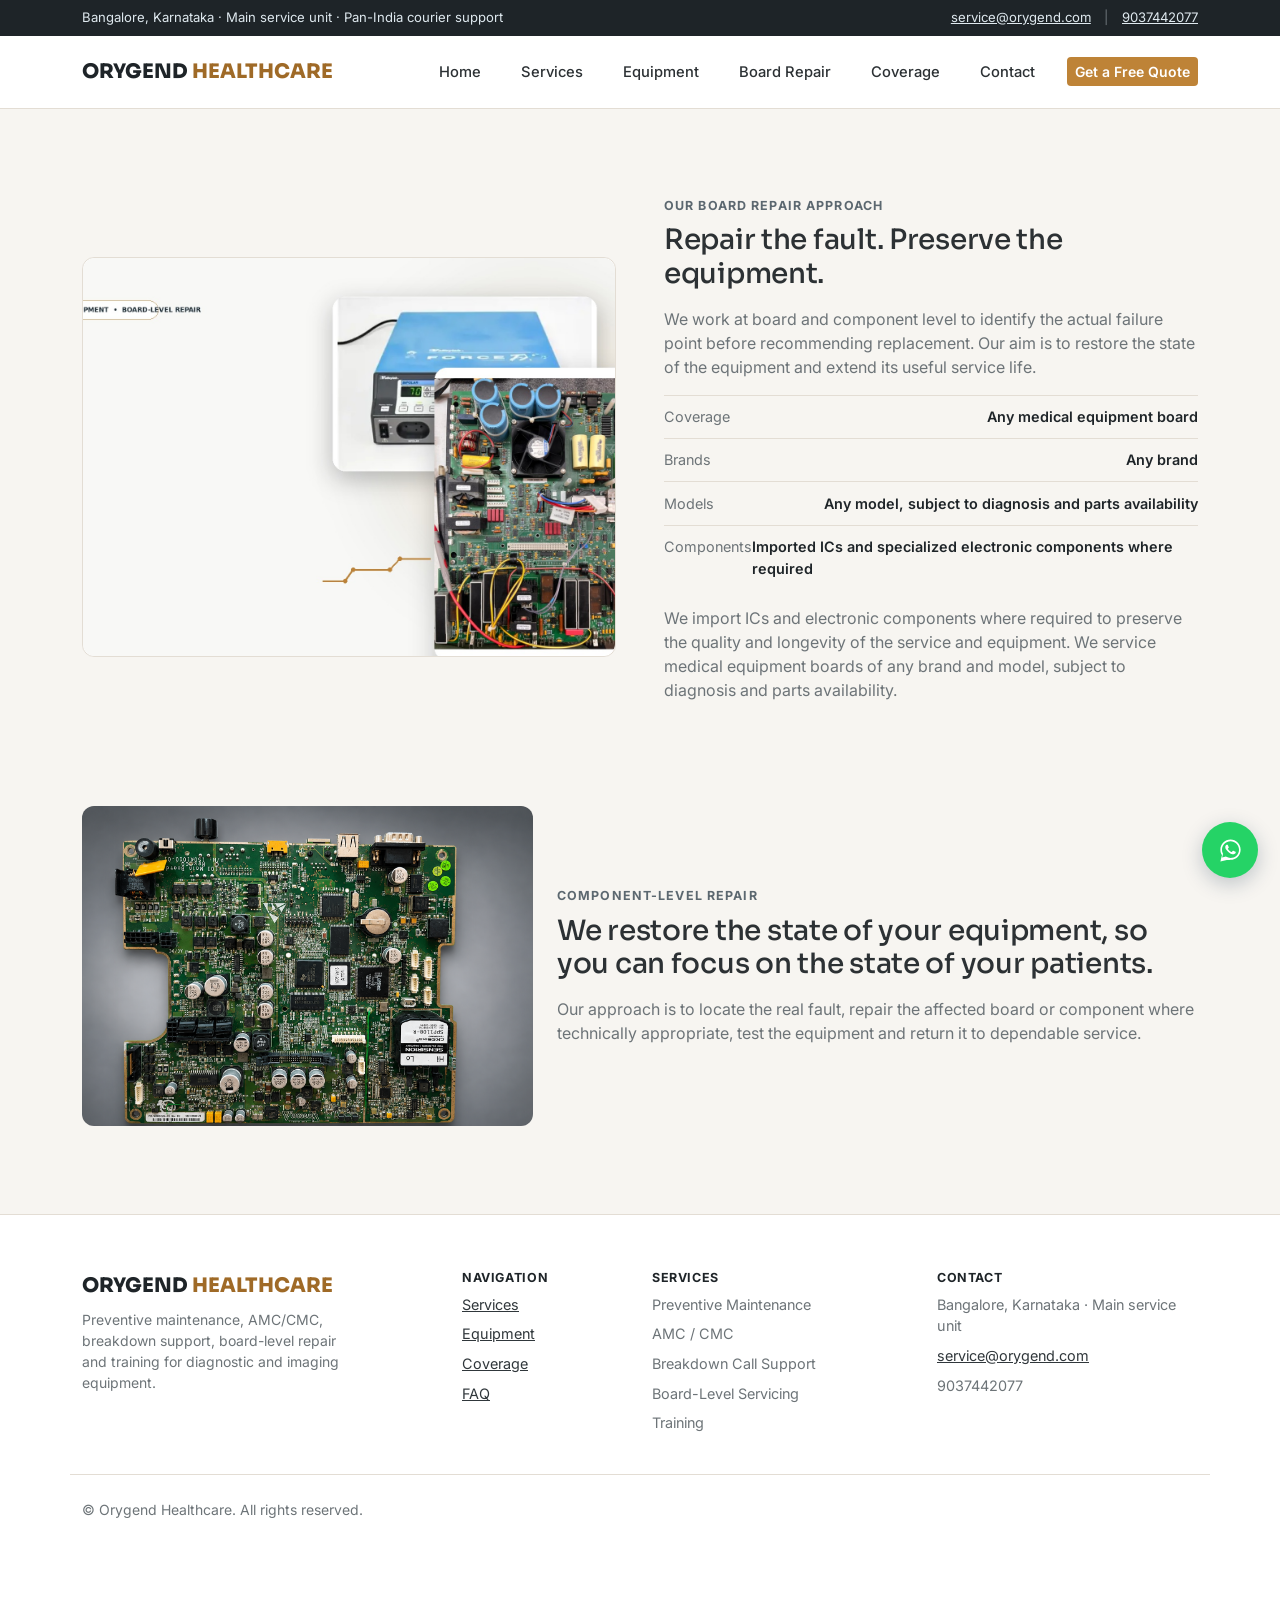
==== commit 6957bb7b: "Fix navigation links and active state" ====
--- a/board-repair.html
+++ b/board-repair.html
@@ -195,10 +195,6 @@
 </style>
 
 
-<style id="active-nav-v2">
-.navbar .nav-link.active{background:var(--navy) !important;color:#fff !important;border-radius:6px !important;font-weight:700 !important;}
-.navbar .nav-link.active:hover{background:var(--navy-2) !important;color:#fff !important;}
-</style>
 <link rel="canonical" href="https://orygend.com/board-repair.html">
 <meta name="robots" content="index, follow, max-image-preview:large, max-snippet:-1, max-video-preview:-1">
 <meta property="og:type" content="website">
@@ -210,13 +206,6 @@
 <meta name="twitter:title" content="Medical Equipment Board Repair | Orygend Healthcare">
 <meta name="twitter:description" content="Component-level PCB and control-board troubleshooting and repair for biomedical and medical equipment, helping hospitals reduce downtime and replacement costs.">
 <script type="application/ld+json">{"@context":"https://schema.org","@type":"Organization","name":"Orygend Healthcare","url":"https://orygend.com/","email":"service@orygend.com","telephone":"+91-9037442077","areaServed":"IN","description":"Component-level PCB and control-board troubleshooting and repair for biomedical and medical equipment, helping hospitals reduce downtime and replacement costs."}</script>
-<style id="nav-active-highlight">
-.navbar .nav-link{position:relative;margin:0 .12rem;padding:.55rem .75rem !important;border:1px solid transparent;border-radius:7px;transition:background-color .2s ease,color .2s ease,border-color .2s ease,box-shadow .2s ease;}
-.navbar .nav-link:hover{background:#f7f0e7;color:var(--amber-dark) !important;border-color:#ead9c3;}
-.navbar .nav-link.active{background:#f7f0e7;color:var(--amber-dark) !important;border-color:#ead9c3;font-weight:700;box-shadow:inset 0 -2px 0 var(--amber);}
-.navbar .nav-link.active::after{content:'';position:absolute;left:50%;bottom:3px;width:18px;height:2px;transform:translateX(-50%);background:var(--amber);border-radius:2px;}
-@media(max-width:991.98px){.navbar .nav-link{margin:.12rem 0;}.navbar .nav-link.active::after{left:.75rem;transform:none;width:18px;}}
-</style>
 </head>
 <body>
 <div class="info-bar">
@@ -336,35 +325,5 @@
   <svg viewBox="0 0 32 32" fill="currentColor"><path d="M16.001 3C9.373 3 4 8.373 4 15c0 2.386.7 4.607 1.907 6.473L4 29l7.72-1.867A11.94 11.94 0 0 0 16.001 27C22.628 27 28 21.627 28 15S22.628 3 16.001 3zm0 21.818a9.78 9.78 0 0 1-4.99-1.365l-.358-.213-4.583 1.108 1.127-4.47-.234-.367A9.77 9.77 0 0 1 5.909 15c0-5.57 4.522-10.09 10.092-10.09S26.093 9.43 26.093 15 21.572 24.818 16.001 24.818zm5.55-7.55c-.304-.152-1.797-.887-2.076-.988-.279-.101-.482-.152-.685.152-.203.304-.786.988-.964 1.19-.177.203-.355.228-.658.076-.304-.152-1.283-.473-2.444-1.51-.903-.806-1.513-1.8-1.69-2.104-.178-.304-.019-.468.133-.62.137-.136.304-.355.456-.532.152-.178.203-.304.304-.507.101-.203.05-.38-.025-.532-.076-.152-.685-1.652-.939-2.263-.247-.594-.499-.514-.685-.524-.177-.009-.38-.011-.583-.011-.203 0-.532.076-.81.38-.279.304-1.064 1.04-1.064 2.54 0 1.5 1.09 2.948 1.242 3.15.152.203 2.146 3.277 5.2 4.594.727.314 1.294.501 1.737.641.729.232 1.393.199 1.918.121.585-.087 1.797-.735 2.05-1.444.254-.71.254-1.317.178-1.444-.076-.127-.279-.203-.583-.355z"/></svg>
 </a>
 <script src="https://cdnjs.cloudflare.com/ajax/libs/bootstrap/5.3.3/js/bootstrap.bundle.min.js"></script>
-<script id="nav-active-script">
-document.addEventListener('DOMContentLoaded', function () {
-  const current = (window.location.pathname.split('/').pop() || 'index.html').toLowerCase();
-  document.querySelectorAll('.navbar .nav-link').forEach(function (link) {
-    const href = (link.getAttribute('href') || '').split('#')[0].split('?')[0];
-    const target = (href.split('/').pop() || 'index.html').toLowerCase();
-    const isHome = (current === '' || current === 'index.html') && (target === '' || target === 'index.html');
-    if (isHome || target === current) {
-      link.classList.add('active');
-      link.setAttribute('aria-current', 'page');
-    } else {
-      link.classList.remove('active');
-      link.removeAttribute('aria-current');
-    }
-  });
-});
-</script>
-<script id="active-nav-script-v2">
-document.addEventListener('DOMContentLoaded', function(){
-  var page=(location.pathname.split('/').pop()||'index.html').toLowerCase();
-  if(page==='') page='index.html';
-  document.querySelectorAll('.navbar .nav-link').forEach(function(a){
-    var h=(a.getAttribute('href')||'').split('#')[0].split('?')[0];
-    var target=(h.split('/').pop()||'index.html').toLowerCase();
-    if(target==='') target='index.html';
-    if(target===page){a.classList.add('active');a.setAttribute('aria-current','page');}
-    else {a.classList.remove('active');a.removeAttribute('aria-current');}
-  });
-});
-</script>
 </body>
 </html>
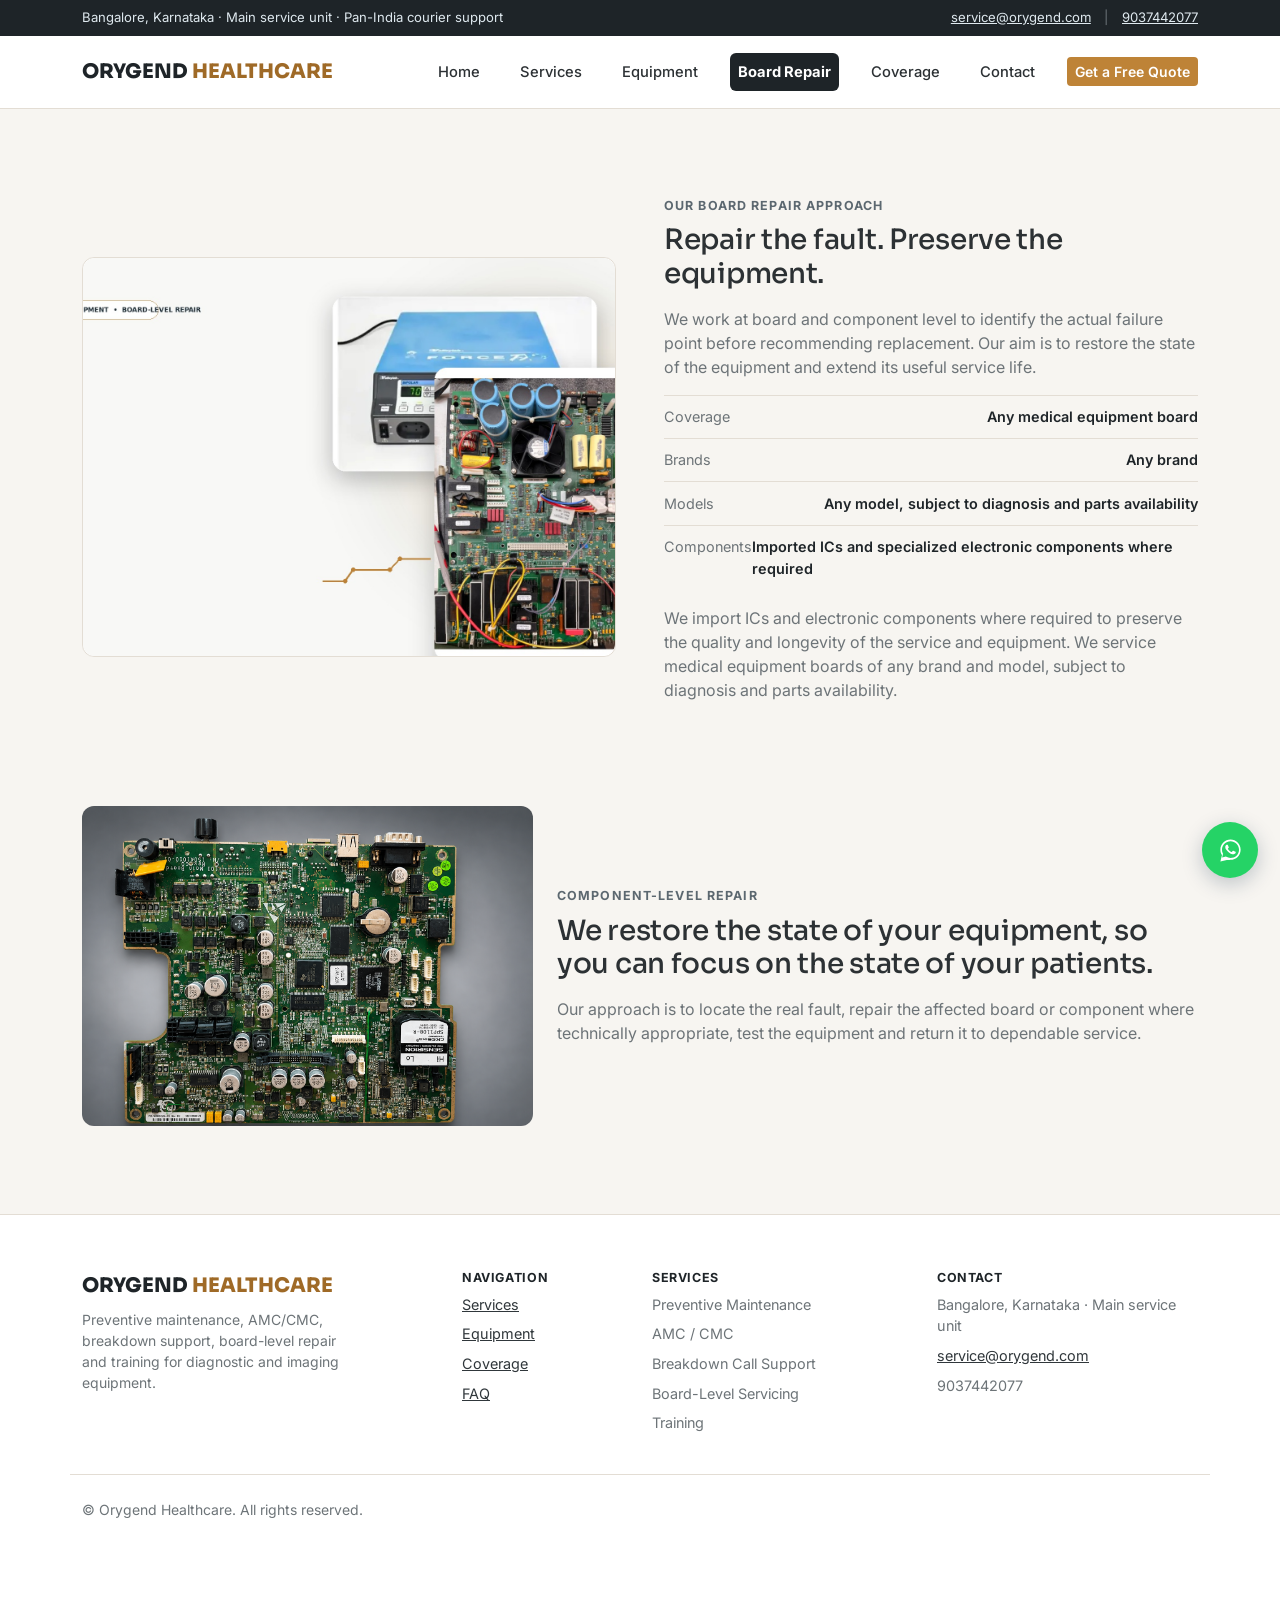
==== commit 11305a13: "Fix active navigation indicator [skip ci]" ====
--- a/board-repair.html
+++ b/board-repair.html
@@ -206,6 +206,10 @@
 <meta name="twitter:title" content="Medical Equipment Board Repair | Orygend Healthcare">
 <meta name="twitter:description" content="Component-level PCB and control-board troubleshooting and repair for biomedical and medical equipment, helping hospitals reduce downtime and replacement costs.">
 <script type="application/ld+json">{"@context":"https://schema.org","@type":"Organization","name":"Orygend Healthcare","url":"https://orygend.com/","email":"service@orygend.com","telephone":"+91-9037442077","areaServed":"IN","description":"Component-level PCB and control-board troubleshooting and repair for biomedical and medical equipment, helping hospitals reduce downtime and replacement costs."}</script>
+<style id="active-nav-v2">
+.navbar .nav-link.active{background:var(--navy) !important;color:#fff !important;border-radius:6px !important;font-weight:700 !important;}
+.navbar .nav-link.active:hover{background:var(--navy-2) !important;color:#fff !important;}
+</style>
 </head>
 <body>
 <div class="info-bar">
@@ -325,5 +329,18 @@
   <svg viewBox="0 0 32 32" fill="currentColor"><path d="M16.001 3C9.373 3 4 8.373 4 15c0 2.386.7 4.607 1.907 6.473L4 29l7.72-1.867A11.94 11.94 0 0 0 16.001 27C22.628 27 28 21.627 28 15S22.628 3 16.001 3zm0 21.818a9.78 9.78 0 0 1-4.99-1.365l-.358-.213-4.583 1.108 1.127-4.47-.234-.367A9.77 9.77 0 0 1 5.909 15c0-5.57 4.522-10.09 10.092-10.09S26.093 9.43 26.093 15 21.572 24.818 16.001 24.818zm5.55-7.55c-.304-.152-1.797-.887-2.076-.988-.279-.101-.482-.152-.685.152-.203.304-.786.988-.964 1.19-.177.203-.355.228-.658.076-.304-.152-1.283-.473-2.444-1.51-.903-.806-1.513-1.8-1.69-2.104-.178-.304-.019-.468.133-.62.137-.136.304-.355.456-.532.152-.178.203-.304.304-.507.101-.203.05-.38-.025-.532-.076-.152-.685-1.652-.939-2.263-.247-.594-.499-.514-.685-.524-.177-.009-.38-.011-.583-.011-.203 0-.532.076-.81.38-.279.304-1.064 1.04-1.064 2.54 0 1.5 1.09 2.948 1.242 3.15.152.203 2.146 3.277 5.2 4.594.727.314 1.294.501 1.737.641.729.232 1.393.199 1.918.121.585-.087 1.797-.735 2.05-1.444.254-.71.254-1.317.178-1.444-.076-.127-.279-.203-.583-.355z"/></svg>
 </a>
 <script src="https://cdnjs.cloudflare.com/ajax/libs/bootstrap/5.3.3/js/bootstrap.bundle.min.js"></script>
+<script id="active-nav-script-v2">
+document.addEventListener('DOMContentLoaded', function(){
+  var page=(location.pathname.split('/').pop()||'index.html').toLowerCase();
+  if(page==='') page='index.html';
+  document.querySelectorAll('.navbar .nav-link').forEach(function(a){
+    var h=(a.getAttribute('href')||'').split('#')[0].split('?')[0];
+    var target=(h.split('/').pop()||'index.html').toLowerCase();
+    if(target==='') target='index.html';
+    if(target===page){a.classList.add('active');a.setAttribute('aria-current','page');}
+    else {a.classList.remove('active');a.removeAttribute('aria-current');}
+  });
+});
+</script>
 </body>
 </html>
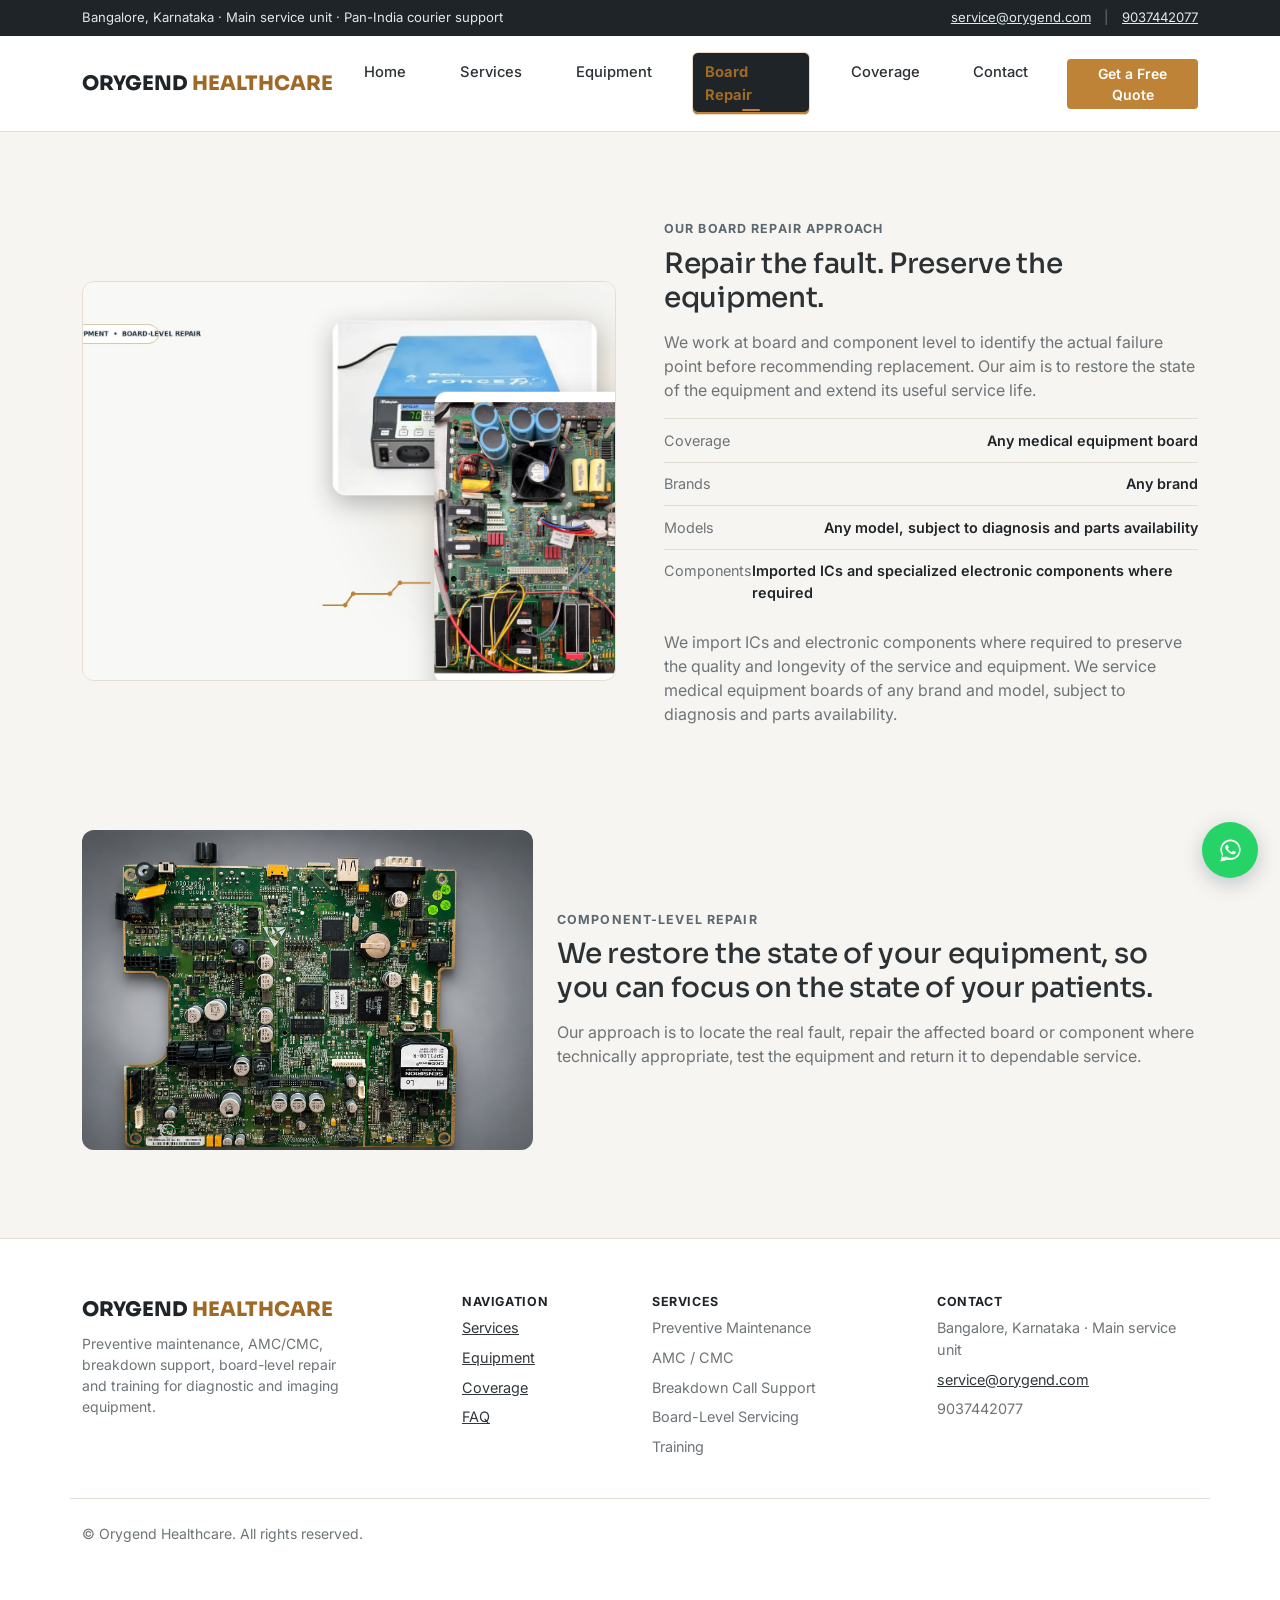
==== commit 2fca478b: "Highlight current page in navigation [skip ci]" ====
--- a/board-repair.html
+++ b/board-repair.html
@@ -210,6 +210,13 @@
 .navbar .nav-link.active{background:var(--navy) !important;color:#fff !important;border-radius:6px !important;font-weight:700 !important;}
 .navbar .nav-link.active:hover{background:var(--navy-2) !important;color:#fff !important;}
 </style>
+<style id="nav-active-highlight">
+.navbar .nav-link{position:relative;margin:0 .12rem;padding:.55rem .75rem !important;border:1px solid transparent;border-radius:7px;transition:background-color .2s ease,color .2s ease,border-color .2s ease,box-shadow .2s ease;}
+.navbar .nav-link:hover{background:#f7f0e7;color:var(--amber-dark) !important;border-color:#ead9c3;}
+.navbar .nav-link.active{background:#f7f0e7;color:var(--amber-dark) !important;border-color:#ead9c3;font-weight:700;box-shadow:inset 0 -2px 0 var(--amber);}
+.navbar .nav-link.active::after{content:'';position:absolute;left:50%;bottom:3px;width:18px;height:2px;transform:translateX(-50%);background:var(--amber);border-radius:2px;}
+@media(max-width:991.98px){.navbar .nav-link{margin:.12rem 0;}.navbar .nav-link.active::after{left:.75rem;transform:none;width:18px;}}
+</style>
 </head>
 <body>
 <div class="info-bar">
@@ -342,5 +349,19 @@
   });
 });
 </script>
+<script id="nav-active-script">
+document.addEventListener('DOMContentLoaded', function () {
+  const current = (window.location.pathname.split('/').pop() || 'index.html').toLowerCase();
+  document.querySelectorAll('.navbar .nav-link').forEach(function (link) {
+    const href = (link.getAttribute('href') || '').split('#')[0].split('?')[0];
+    const target = (href.split('/').pop() || 'index.html').toLowerCase();
+    const isHome = (current === '' || current === 'index.html') && (target === '' || target === 'index.html');
+    if (isHome || target === current) {
+      link.classList.add('active');
+      link.setAttribute('aria-current', 'page');
+    }
+  });
+});
+</script>
 </body>
 </html>
